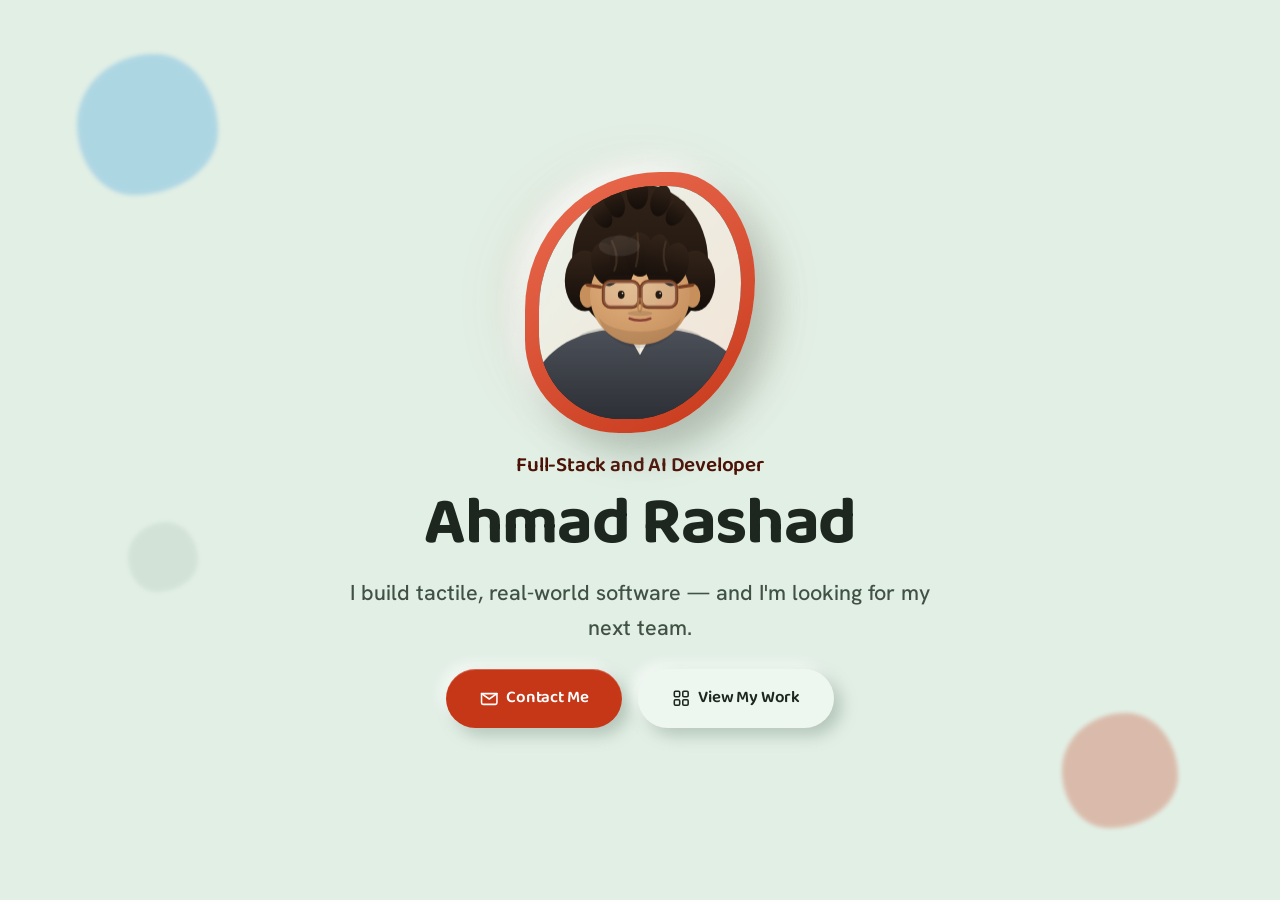
==== index.html @ eef74cce "Initial commit: claymorphic portfolio site Single-viewport hero with 3D-style avatar and contact bot" ====
<!doctype html>
<html lang="en">
<head>
  <meta charset="UTF-8" />
  <meta name="viewport" content="width=device-width, initial-scale=1" />
  <title>Ahmad Rashad — Full-Stack and AI Developer</title>
  <meta name="description" content="Ahmad Rashad is a full-stack and AI developer who builds tactile, real-world software — from vehicle tracking systems to factory dashboards. View his work or get in touch." />
  <meta property="og:title" content="Ahmad Rashad — Full-Stack and AI Developer" />
  <meta property="og:description" content="Portfolio of Ahmad Rashad, full-stack and AI developer." />
  <meta property="og:type" content="website" />
  <link rel="icon" href="data:image/svg+xml,%3Csvg xmlns='http://www.w3.org/2000/svg' viewBox='0 0 100 100'%3E%3Cpath fill='%23c1571f' d='M62 8C78 8 92 22 92 42c0 18-14 30-32 32C40 76 20 70 12 54 4 38 12 18 30 12 40 8 52 8 62 8Z'/%3E%3C/svg%3E" />
  <link rel="preconnect" href="https://fonts.googleapis.com" />
  <link rel="preconnect" href="https://fonts.gstatic.com" crossorigin />
  <link href="https://fonts.googleapis.com/css2?family=Baloo+2:wght@500;600;700;800&family=Hanken+Grotesk:ital,wght@0,400;0,500;0,600;0,700;1,500&display=swap" rel="stylesheet" />
  <link rel="stylesheet" href="css/styles.css" />
</head>
<body class="single-screen">
  <a class="visually-hidden" href="#main">Skip to content</a>

  <main id="main" class="screen">
    <div class="blob-field" aria-hidden="true">
      <span class="blob blob-1"></span>
      <span class="blob blob-2"></span>
      <span class="blob blob-3"></span>
    </div>

    <div class="hero-stack container">
      <div class="photo-stage" id="photoStage">
        <div class="photo-glow" aria-hidden="true"></div>
        <div class="photo-blob-frame" id="photoBlob">
          <div class="photo-blob-inner">
            <img
              class="photo-img"
              src="assets/img/avatar.svg"
              alt="Cartoon 3D-style illustration of Ahmad Rashad"
              width="400"
              height="460"
              fetchpriority="high"
            />
          </div>
        </div>
      </div>

      <div class="hero-heading">
        <p class="eyebrow-role">Full-Stack and AI Developer</p>
        <h1 class="hero-name">Ahmad&nbsp;Rashad</h1>
      </div>

      <p class="hero-tagline">
        I build tactile, real-world software — and I'm looking for my next team.
      </p>

      <div class="hero-actions">
        <button class="btn btn-primary" type="button" id="contactCta" aria-haspopup="dialog">
          <svg viewBox="0 0 24 24" fill="none" stroke="currentColor" stroke-width="2" stroke-linecap="round" stroke-linejoin="round" aria-hidden="true"><path d="M4 4h16v16H4z" opacity="0"/><path d="M22 6 12 13 2 6"/><path d="M2 6h20v12a2 2 0 0 1-2 2H4a2 2 0 0 1-2-2V6Z"/></svg>
          Contact Me
        </button>
        <a class="btn btn-secondary" href="work.html">
          <svg viewBox="0 0 24 24" fill="none" stroke="currentColor" stroke-width="2" stroke-linecap="round" stroke-linejoin="round" aria-hidden="true"><rect x="3" y="3" width="7" height="7" rx="1.5"/><rect x="14" y="3" width="7" height="7" rx="1.5"/><rect x="3" y="14" width="7" height="7" rx="1.5"/><rect x="14" y="14" width="7" height="7" rx="1.5"/></svg>
          View My Work
        </a>
      </div>
    </div>
  </main>

  <dialog class="contact-sheet" id="contact" aria-labelledby="contactHeading">
    <svg class="contact-bird" id="contactBird" aria-hidden="true" viewBox="0 0 120 100">
      <defs>
        <linearGradient id="birdBody" x1="0" y1="0" x2="0" y2="1">
          <stop offset="0" stop-color="#9AC3ED" />
          <stop offset="1" stop-color="#5B8FC7" />
        </linearGradient>
      </defs>
      <path class="bird-wing bird-wing-left" d="M40,42 C22,34 8,20 4,6 C16,10 32,20 42,34 Z" fill="#4A7AB5" />
      <path class="bird-wing bird-wing-right" d="M80,42 C98,34 112,20 116,6 C104,10 88,20 78,34 Z" fill="#4A7AB5" />
      <ellipse cx="60" cy="52" rx="25" ry="30" fill="url(#birdBody)" />
      <ellipse cx="58" cy="66" rx="15" ry="12" fill="#F4E9DD" opacity="0.85" />
      <circle cx="60" cy="24" r="17" fill="url(#birdBody)" />
      <path d="M52,28 L45,33 L52,36 Z" fill="#E8944B" />
      <circle cx="55" cy="20" r="2.4" fill="#241A12" />
      <circle cx="66" cy="20" r="2.4" fill="#241A12" />
      <circle cx="54" cy="19" r="0.8" fill="#fff" />
      <circle cx="65" cy="19" r="0.8" fill="#fff" />
      <path d="M50,80 C48,84 46,86 43,87 M50,80 C50,85 50,87 49,89" stroke="#E8944B" stroke-width="2.2" stroke-linecap="round" fill="none" />
      <path d="M70,80 C72,84 74,86 77,87 M70,80 C70,85 70,87 71,89" stroke="#E8944B" stroke-width="2.2" stroke-linecap="round" fill="none" />
    </svg>

    <div class="sheet-panel" id="sheetPanel">
      <button class="sheet-close icon-btn" id="sheetClose" type="button" aria-label="Close">
        <svg viewBox="0 0 24 24" fill="none" stroke="currentColor" stroke-width="2.2" stroke-linecap="round" stroke-linejoin="round" aria-hidden="true"><path d="M18 6 6 18M6 6l12 12"/></svg>
      </button>
      <h2 class="contact-heading" id="contactHeading">Let's build something.</h2>
      <div class="contact-row">
        <a class="email-pill" href="mailto:ahmadrashadmojeeb@gmail.com">
          <svg viewBox="0 0 24 24" fill="none" stroke="currentColor" stroke-width="2" stroke-linecap="round" stroke-linejoin="round" aria-hidden="true"><path d="M4 4h16v16H4z" opacity="0"/><path d="M22 6 12 13 2 6"/><path d="M2 6h20v12a2 2 0 0 1-2 2H4a2 2 0 0 1-2-2V6Z"/></svg>
          ahmadrashadmojeeb@gmail.com
        </a>
        <button class="icon-btn" id="copyEmailBtn" type="button" data-copy="ahmadrashadmojeeb@gmail.com" aria-label="Copy email address">
          <svg viewBox="0 0 24 24" fill="none" stroke="currentColor" stroke-width="2" stroke-linecap="round" stroke-linejoin="round" aria-hidden="true"><rect x="9" y="9" width="12" height="12" rx="2"/><path d="M5 15H4a2 2 0 0 1-2-2V4a2 2 0 0 1 2-2h9a2 2 0 0 1 2 2v1"/></svg>
          <span class="copy-tip" role="status">Copied!</span>
        </button>
        <span class="contact-link-group">
          <span class="contact-divider" aria-hidden="true"></span>
          <a class="contact-link" href="https://github.com/ahmadrashad1" target="_blank" rel="noopener noreferrer">
            <svg viewBox="0 0 24 24" fill="currentColor" aria-hidden="true"><path d="M12 .5C5.65.5.5 5.65.5 12c0 5.08 3.29 9.39 7.86 10.91.57.1.78-.25.78-.55 0-.27-.01-1.16-.02-2.11-3.2.7-3.88-1.36-3.88-1.36-.52-1.33-1.28-1.68-1.28-1.68-1.04-.71.08-.7.08-.7 1.15.08 1.76 1.18 1.76 1.18 1.03 1.76 2.7 1.25 3.36.96.1-.75.4-1.25.73-1.54-2.55-.29-5.24-1.28-5.24-5.69 0-1.26.45-2.29 1.18-3.09-.12-.29-.51-1.46.11-3.05 0 0 .96-.31 3.15 1.18a10.9 10.9 0 0 1 5.74 0c2.19-1.49 3.15-1.18 3.15-1.18.62 1.59.23 2.76.11 3.05.74.8 1.18 1.83 1.18 3.09 0 4.42-2.69 5.39-5.25 5.68.41.36.78 1.08.78 2.18 0 1.57-.01 2.84-.01 3.23 0 .3.2.66.79.55A10.99 10.99 0 0 0 23.5 12c0-6.35-5.15-11.5-11.5-11.5Z"/></svg>
            @ahmadrashad1
          </a>
        </span>
        <span class="contact-link-group">
          <span class="contact-divider" aria-hidden="true"></span>
          <a class="contact-link" href="https://www.linkedin.com/in/ahmad-rashad-mojeeb/" target="_blank" rel="noopener noreferrer">
            <svg viewBox="0 0 24 24" fill="currentColor" aria-hidden="true"><path d="M20.447 20.452h-3.554v-5.569c0-1.328-.027-3.037-1.852-3.037-1.853 0-2.136 1.445-2.136 2.939v5.667H9.351V9h3.414v1.561h.046c.477-.9 1.637-1.85 3.37-1.85 3.601 0 4.267 2.37 4.267 5.455v6.286zM5.337 7.433c-1.144 0-2.063-.926-2.063-2.065 0-1.138.92-2.063 2.063-2.063 1.14 0 2.064.925 2.064 2.063 0 1.139-.925 2.065-2.064 2.065zm1.782 13.019H3.555V9h3.564v11.452z"/></svg>
            LinkedIn
          </a>
        </span>
      </div>
      <span class="contact-copyright">© <span id="year"></span> Ahmad Rashad</span>
    </div>
  </dialog>

  <script src="js/main.js"></script>
</body>
</html>
---- css/styles.css ----
/* ============================================================
   Tokens
   ============================================================ */
:root {
  /* brand */
  --primary: oklch(0.55 0.185 33.5);
  --primary-hi: oklch(0.68 0.165 33.5);
  --primary-ink: oklch(0.28 0.09 33.5);
  --accent: oklch(0.70 0.12 240);
  --accent-ink: oklch(0.30 0.08 240);

  /* surfaces (sage clay tabletop) */
  --bg: oklch(0.94 0.020 152);
  --surface: oklch(0.965 0.014 152);
  --surface-sunken: oklch(0.905 0.026 152);
  --surface-deep: oklch(0.86 0.03 152);

  /* text */
  --ink: oklch(0.26 0.02 152);
  --muted: oklch(0.42 0.03 152);
  --white: oklch(1 0 0);

  /* clay shadow pair (derived from bg hue, not generic gray) */
  --clay-dark: oklch(0.60 0.035 152 / 0.42);
  --clay-dark-soft: oklch(0.60 0.035 152 / 0.24);
  --clay-light: oklch(1 0 0 / 0.75);

  /* spacing (4pt base) */
  --space-1: 0.25rem;
  --space-2: 0.5rem;
  --space-3: 0.75rem;
  --space-4: 1rem;
  --space-5: 1.5rem;
  --space-6: 2rem;
  --space-7: 3rem;
  --space-8: 4rem;
  --space-9: 6rem;

  /* radii */
  --radius-sm: 16px;
  --radius-md: 24px;
  --radius-lg: 32px;
  --radius-xl: 44px;
  --radius-pill: 999px;

  /* type scale */
  --text-xs: 0.8125rem;
  --text-sm: 0.9375rem;
  --text-base: 1.0625rem;
  --text-lg: clamp(1.2rem, 1.05rem + 0.5vw, 1.4rem);
  --text-xl: clamp(1.5rem, 1.2rem + 1vw, 1.9rem);
  --text-role: clamp(1.15rem, 1rem + 0.6vw, 1.4rem);
  --text-display: clamp(2.75rem, 1.55rem + 5vw, 5.25rem);
  --text-h2: clamp(2rem, 1.6rem + 1.6vw, 3rem);

  --font-display: "Baloo 2", ui-rounded, "Segoe UI", sans-serif;
  --font-body: "Hanken Grotesk", -apple-system, "Segoe UI", sans-serif;

  /* motion */
  --ease-out-quart: cubic-bezier(0.25, 1, 0.5, 1);
  --ease-out-quint: cubic-bezier(0.22, 1, 0.36, 1);
  --ease-out-expo: cubic-bezier(0.16, 1, 0.3, 1);
  --dur-fast: 150ms;
  --dur-base: 250ms;
  --dur-slow: 420ms;

  /* z-index scale */
  --z-blob: 0;
  --z-content: 1;
  --z-header: 20;
  --z-tooltip: 60;
}

/* ============================================================
   Reset
   ============================================================ */
*,
*::before,
*::after {
  box-sizing: border-box;
}

html {
  color-scheme: light;
  -webkit-text-size-adjust: 100%;
}

body,
h1, h2, h3, p, figure {
  margin: 0;
}

img {
  display: block;
  max-width: 100%;
}

a {
  color: inherit;
  text-decoration: none;
}

button {
  font: inherit;
  color: inherit;
  background: none;
  border: none;
  cursor: pointer;
}

ul {
  list-style: none;
  margin: 0;
  padding: 0;
}

:focus-visible {
  outline: 3px solid var(--accent);
  outline-offset: 3px;
  border-radius: var(--radius-sm);
}

/* ============================================================
   Base
   ============================================================ */
body {
  background: var(--bg);
  color: var(--ink);
  font-family: var(--font-body);
  font-size: var(--text-base);
  line-height: 1.6;
  font-kerning: normal;
  -webkit-font-smoothing: antialiased;
  min-height: 100dvh;
  overflow-x: hidden;
}

/* Single-viewport lockdown, index.html only — work.html scrolls normally */
body.single-screen {
  height: 100dvh;
  min-height: 100dvh;
  max-height: 100dvh;
  overflow: hidden;
  display: flex;
  flex-direction: column;
}

h1, h2, h3 {
  font-family: var(--font-display);
  font-weight: 700;
  letter-spacing: -0.02em;
  line-height: 1.08;
  text-wrap: balance;
  color: var(--ink);
}

p {
  text-wrap: pretty;
}

.container {
  width: min(1100px, 100%);
  margin-inline: auto;
  padding-inline: clamp(1.25rem, 4vw, 3rem);
}

.visually-hidden {
  position: absolute;
  width: 1px;
  height: 1px;
  padding: 0;
  margin: -1px;
  overflow: hidden;
  clip: rect(0, 0, 0, 0);
  white-space: nowrap;
  border: 0;
}

/* ============================================================
   Clay primitives
   ============================================================ */
.clay {
  background: var(--surface);
  border-radius: var(--radius-lg);
  box-shadow:
    9px 9px 20px var(--clay-dark),
    -9px -9px 20px var(--clay-light);
}

.clay-sunken {
  background: var(--surface-sunken);
  border-radius: var(--radius-lg);
  box-shadow:
    inset 6px 6px 14px var(--clay-dark-soft),
    inset -6px -6px 14px var(--clay-light);
}

/* ============================================================
   Buttons
   ============================================================ */
.btn {
  display: inline-flex;
  align-items: center;
  gap: var(--space-2);
  justify-content: center;
  padding: 1rem 2.1rem;
  border-radius: var(--radius-pill);
  font-family: var(--font-display);
  font-weight: 600;
  font-size: 1.05rem;
  letter-spacing: -0.01em;
  min-height: 44px;
  transition: transform var(--dur-fast) var(--ease-out-quart),
              box-shadow var(--dur-fast) var(--ease-out-quart);
  will-change: transform;
}

.btn:active {
  transform: scale(0.97);
}

.btn-primary {
  background: var(--primary);
  color: var(--white);
  box-shadow:
    7px 7px 16px var(--clay-dark),
    -5px -5px 14px var(--clay-light),
    inset 0 1px 0 oklch(1 0 0 / 0.25);
}

.btn-primary:hover {
  transform: translateY(-2px);
  box-shadow:
    10px 10px 20px var(--clay-dark),
    -6px -6px 16px var(--clay-light),
    inset 0 1px 0 oklch(1 0 0 / 0.3);
}

.btn-primary:active {
  transform: scale(0.97);
  box-shadow:
    inset 5px 5px 12px oklch(0.35 0.1 33.5 / 0.5),
    inset -3px -3px 8px oklch(0.85 0.1 33.5 / 0.4);
}

.btn-secondary {
  background: var(--surface);
  color: var(--ink);
  box-shadow:
    7px 7px 16px var(--clay-dark),
    -5px -5px 14px var(--clay-light);
}

.btn-secondary:hover {
  transform: translateY(-2px);
  box-shadow:
    10px 10px 20px var(--clay-dark),
    -6px -6px 16px var(--clay-light);
}

.btn-secondary:active {
  transform: scale(0.97);
  box-shadow:
    inset 5px 5px 12px var(--clay-dark-soft),
    inset -3px -3px 8px var(--clay-light);
}

.btn svg {
  width: 1.1em;
  height: 1.1em;
  flex-shrink: 0;
}

/* icon-only button (copy email) */
.icon-btn {
  display: inline-flex;
  align-items: center;
  justify-content: center;
  width: 50px;
  height: 50px;
  border-radius: var(--radius-pill);
  background: var(--surface);
  box-shadow:
    5px 5px 12px var(--clay-dark),
    -4px -4px 10px var(--clay-light);
  transition: transform var(--dur-fast) var(--ease-out-quart),
              box-shadow var(--dur-fast) var(--ease-out-quart);
  position: relative;
}

.icon-btn:hover {
  transform: translateY(-1px);
}

.icon-btn:active {
  transform: scale(0.94);
  box-shadow:
    inset 4px 4px 10px var(--clay-dark-soft),
    inset -3px -3px 8px var(--clay-light);
}

.icon-btn svg {
  width: 20px;
  height: 20px;
}

.copy-tip {
  position: absolute;
  bottom: calc(100% + 10px);
  left: 50%;
  transform: translate(-50%, 4px);
  background: var(--ink);
  color: var(--bg);
  font-size: var(--text-xs);
  font-weight: 600;
  padding: 0.35rem 0.7rem;
  border-radius: var(--radius-sm);
  white-space: nowrap;
  opacity: 0;
  pointer-events: none;
  transition: opacity var(--dur-base) var(--ease-out-quart),
              transform var(--dur-base) var(--ease-out-quart);
  z-index: var(--z-tooltip);
}

.copied .copy-tip {
  opacity: 1;
  transform: translate(-50%, 0);
}

/* ============================================================
   Decorative floating blobs
   ============================================================ */
.blob-field {
  position: absolute;
  inset: 0;
  overflow: hidden;
  z-index: var(--z-blob);
  pointer-events: none;
}

.blob {
  position: absolute;
  border-radius: 55% 45% 60% 40% / 50% 55% 45% 50%;
  filter: blur(2px);
  opacity: 0.55;
  animation: float 9s ease-in-out infinite;
}

.blob-1 {
  width: clamp(90px, 11vw, 160px);
  aspect-ratio: 1;
  top: 6%;
  left: 6%;
  background: var(--accent);
  opacity: 0.35;
  animation-duration: 10s;
}

.blob-2 {
  width: clamp(70px, 9vw, 126px);
  aspect-ratio: 1;
  bottom: 8%;
  right: 8%;
  background: var(--primary);
  opacity: 0.28;
  animation-duration: 8s;
  animation-delay: -3s;
}

.blob-3 {
  width: clamp(48px, 5.5vw, 84px);
  aspect-ratio: 1;
  top: 58%;
  left: 10%;
  background: var(--surface-deep);
  opacity: 0.5;
  animation-duration: 7s;
  animation-delay: -1.5s;
}

@keyframes float {
  0%, 100% { transform: translateY(0) rotate(0deg); }
  50% { transform: translateY(-18px) rotate(6deg); }
}

/* ============================================================
   Header (work page)
   ============================================================ */
.site-header {
  position: sticky;
  top: 0;
  z-index: var(--z-header);
  background: var(--surface);
  box-shadow: 0 6px 18px var(--clay-dark-soft);
}

.site-header .container {
  display: flex;
  align-items: center;
  justify-content: space-between;
  padding-block: var(--space-4);
}

.back-link {
  display: inline-flex;
  align-items: center;
  gap: var(--space-2);
  font-family: var(--font-display);
  font-weight: 600;
  font-size: 1.05rem;
  text-decoration: none;
  padding: 0.5rem 0.75rem 0.5rem 0.5rem;
  border-radius: var(--radius-pill);
  transition: background var(--dur-fast) var(--ease-out-quart),
              transform var(--dur-fast) var(--ease-out-quart);
}

.back-link:hover {
  background: var(--surface-sunken);
  transform: translateX(-2px);
}

.back-link svg {
  width: 1.2em;
  height: 1.2em;
  transition: transform var(--dur-fast) var(--ease-out-quart);
}

.back-link:hover svg {
  transform: translateX(-3px);
}

.header-contact {
  font-family: var(--font-display);
  font-weight: 600;
  font-size: var(--text-sm);
  text-decoration: none;
  padding: 0.6rem 1.1rem;
  border-radius: var(--radius-pill);
  background: var(--surface-sunken);
  box-shadow: inset 3px 3px 8px var(--clay-dark-soft), inset -2px -2px 6px var(--clay-light);
  transition: transform var(--dur-fast) var(--ease-out-quart);
}

.header-contact:hover {
  transform: translateY(-1px);
}

/* ============================================================
   Single-screen hero
   ============================================================ */
.screen {
  position: relative;
  flex: 1;
  min-height: 0;
  display: flex;
  align-items: center;
  justify-content: center;
  overflow: hidden;
  padding-block: var(--space-3);
}

.hero-stack {
  position: relative;
  z-index: var(--z-content);
  display: flex;
  flex-direction: column;
  align-items: center;
  text-align: center;
  gap: var(--space-4);
}

.hero-heading {
  display: flex;
  flex-direction: column;
  gap: 0.35rem;
}

/* --- Photo blob --- */
.photo-stage {
  position: relative;
  width: clamp(150px, 18vw, 240px);
  aspect-ratio: 0.92;
  perspective: 900px;
}

.photo-glow {
  position: absolute;
  inset: -12%;
  background: radial-gradient(circle, var(--primary) 0%, transparent 68%);
  opacity: 0.35;
  filter: blur(30px);
  z-index: 0;
  animation: glow-pulse 6s ease-in-out infinite;
}

@keyframes glow-pulse {
  0%, 100% { opacity: 0.28; transform: scale(1); }
  50% { opacity: 0.4; transform: scale(1.06); }
}

.photo-blob-frame {
  position: relative;
  z-index: 1;
  width: 100%;
  height: 100%;
  padding: clamp(8px, 1.3vw, 14px);
  background: linear-gradient(150deg, var(--primary-hi), var(--primary));
  border-radius: 62% 38% 57% 43% / 56% 44% 62% 38%;
  box-shadow:
    16px 20px 34px var(--clay-dark),
    -10px -10px 24px var(--clay-light);
  transform-style: preserve-3d;
  transform: rotateX(0deg) rotateY(0deg);
  transition: transform 500ms var(--ease-out-quint);
  animation: blob-morph 12s ease-in-out infinite;
  will-change: transform;
}

@keyframes blob-morph {
  0%, 100% { border-radius: 62% 38% 57% 43% / 56% 44% 62% 38%; }
  50% { border-radius: 42% 58% 40% 60% / 62% 40% 60% 38%; }
}

.photo-blob-inner {
  width: 100%;
  height: 100%;
  border-radius: inherit;
  overflow: hidden;
  background: var(--ink);
}

.photo-img {
  width: 100%;
  height: 100%;
  object-fit: cover;
  transform: translateZ(30px) scale(1.02);
}

.eyebrow-role {
  font-family: var(--font-display);
  font-weight: 600;
  font-size: clamp(1.05rem, 0.9rem + 0.6vw, 1.3rem);
  color: var(--primary-ink);
  letter-spacing: -0.01em;
}

.hero-name {
  font-size: clamp(2.6rem, 1.7rem + 3.6vw, 4.2rem);
}

.hero-tagline {
  max-width: 52ch;
  font-size: clamp(1.1rem, 1rem + 0.5vw, 1.35rem);
  color: var(--muted);
  font-weight: 500;
}

.hero-actions {
  display: flex;
  flex-wrap: wrap;
  gap: var(--space-4);
  justify-content: center;
  margin-top: var(--space-2);
}

/* ============================================================
   Sections
   ============================================================ */
.section {
  position: relative;
  padding-block: var(--space-9);
}

.section-heading {
  font-size: var(--text-h2);
  margin-bottom: var(--space-3);
}

.section-sub {
  color: var(--muted);
  font-size: var(--text-lg);
  max-width: 62ch;
  margin-bottom: var(--space-7);
}

/* --- Contact sheet: a <dialog> that slides up from the bottom edge,
   with a little bird that flies up and "pulls" it into view.

   The <dialog> itself is kept transform-free and full-viewport so it
   never becomes a containing block for fixed-position descendants —
   that's what lets .contact-bird use real position:fixed (anchored to
   the true viewport) instead of getting trapped in the sheet's own
   moving coordinate space. All the visible card styling + the slide
   animation live on .sheet-panel instead. --- */
.contact-sheet {
  position: fixed;
  inset: 0;
  width: 100%;
  height: 100%;
  max-width: none;
  max-height: none;
  margin: 0;
  padding: 0;
  border: none;
  background: transparent;
  overflow: visible;
  /* No visible property animates on the dialog itself — .sheet-panel
     and .contact-bird carry the motion — but display/overlay still
     need a transition so closing doesn't yank the dialog out of the
     top layer before their own closing transitions finish. */
  transition: display 420ms allow-discrete, overlay 420ms allow-discrete;
}

.contact-sheet[open] {
  display: block;
}

.contact-sheet::backdrop {
  background: oklch(0.22 0.03 152 / 0.45);
  opacity: 0;
  transition:
    opacity 420ms var(--ease-out-quint),
    overlay 420ms allow-discrete,
    display 420ms allow-discrete;
}

.contact-sheet[open]::backdrop {
  opacity: 1;
}

@starting-style {
  .contact-sheet[open]::backdrop {
    opacity: 0;
  }
}

.sheet-panel {
  position: fixed;
  left: 0;
  right: 0;
  bottom: 0;
  margin: 0 auto;
  width: min(680px, calc(100% - 2rem));
  max-height: min(58vh, 480px);
  overflow-y: auto;
  padding: var(--space-7) var(--space-7) var(--space-6);
  border-radius: var(--radius-lg) var(--radius-lg) 0 0;
  background: var(--surface);
  box-shadow:
    0 -18px 40px var(--clay-dark),
    0 -3px 10px var(--clay-dark-soft);
  display: flex;
  flex-direction: column;
  align-items: center;
  gap: var(--space-4);
  text-align: center;

  transform: translateY(100%);
  transition: transform 420ms var(--ease-out-quint);
}

.contact-sheet[open] .sheet-panel {
  animation: sheet-rise 950ms var(--ease-out-quint) both;
}

@keyframes sheet-rise {
  0%, 36% { transform: translateY(100%); }
  70% { transform: translateY(-3%); }
  100% { transform: translateY(0); }
}

/* --- The bird: position:fixed against the real viewport, flies up
   independently while the sheet is still off-screen, "arrives" right
   as the sheet starts to rise, then rides up together with it. --- */
.contact-bird {
  position: fixed;
  z-index: 1;
  left: 50%;
  /* --sheet-panel-height is set from JS (main.js) to the sheet panel's
     real rendered height right as it opens — its CSS max-height is
     just a ceiling, not the actual content height, so guessing from
     CSS alone here left the bird's landing spot floating well above
     where the sheet really is. Landing spot sinks well *into* the
     card's top edge (most of the bird's body overlapping it, not
     just its feet) so it visibly reads as gripping and pulling the
     card up, rather than a mascot perched above it. */
  bottom: calc(var(--sheet-panel-height, 260px) - 44px);
  width: clamp(60px, 8vw, 86px);
  height: auto;
  pointer-events: none;
  filter: drop-shadow(0 8px 12px var(--clay-dark-soft));
  transform: translate(-50%, 160px) rotate(-6deg) scale(0.82);
  opacity: 0;
}

.contact-sheet[open] .contact-bird {
  animation: bird-fly 950ms var(--ease-out-quint) both;
}

@keyframes bird-fly {
  0% { transform: translate(-50%, 160px) rotate(-6deg) scale(0.82); opacity: 0; }
  10% { opacity: 1; }
  38% { transform: translate(-50%, 160px) rotate(-6deg) scale(0.82); opacity: 1; }
  60% { transform: translate(-50%, -14px) rotate(4deg) scale(1.05); }
  78% { transform: translate(-50%, 6px) rotate(-2deg) scale(0.98); }
  100% { transform: translate(-50%, 0) rotate(0deg) scale(1); opacity: 1; }
}

.bird-wing {
  transform-box: fill-box;
}

.bird-wing-left {
  transform-origin: 95% 88%;
}

.bird-wing-right {
  transform-origin: 5% 88%;
}

.contact-sheet[open] .bird-wing-left {
  animation: wing-flap-left 110ms ease-in-out 4;
}

.contact-sheet[open] .bird-wing-right {
  animation: wing-flap-right 110ms ease-in-out 4;
}

@keyframes wing-flap-left {
  0%, 100% { transform: rotate(0deg); }
  50% { transform: rotate(-30deg); }
}

@keyframes wing-flap-right {
  0%, 100% { transform: rotate(0deg); }
  50% { transform: rotate(30deg); }
}

.sheet-close {
  position: absolute;
  top: var(--space-4);
  right: var(--space-4);
  width: 40px;
  height: 40px;
}

.sheet-close svg {
  width: 18px;
  height: 18px;
}

.contact-heading {
  font-size: clamp(1.5rem, 1.25rem + 1vw, 2rem);
}

.contact-row {
  display: flex;
  flex-wrap: wrap;
  align-items: center;
  justify-content: center;
  gap: var(--space-3);
}

.contact-divider {
  width: 1px;
  min-height: 26px;
  align-self: stretch;
  background: var(--surface-deep);
}

/* Pairs each divider with the link that follows it so the two wrap
   together as one unit — otherwise a bare divider can be stranded at
   the end of a line when only the link after it wraps. */
.contact-link-group {
  display: inline-flex;
  align-items: center;
  gap: var(--space-3);
}

.email-pill {
  display: inline-flex;
  align-items: center;
  gap: var(--space-2);
  padding: 0.85rem 1.4rem;
  border-radius: var(--radius-pill);
  font-size: var(--text-base);
  font-weight: 600;
  font-family: var(--font-body);
  text-decoration: none;
  background: var(--surface-sunken);
  box-shadow: inset 4px 4px 10px var(--clay-dark-soft), inset -3px -3px 8px var(--clay-light);
  transition: transform var(--dur-fast) var(--ease-out-quart);
}

.email-pill:hover {
  transform: translateY(-1px);
}

.email-pill svg {
  width: 1.15em;
  height: 1.15em;
  color: var(--primary-ink);
}

.contact-link {
  display: inline-flex;
  align-items: center;
  gap: 0.45rem;
  font-size: var(--text-base);
  font-weight: 700;
  color: var(--ink);
  transition: color var(--dur-fast) var(--ease-out-quart);
}

.contact-link:hover {
  color: var(--primary-ink);
}

.contact-link svg {
  width: 20px;
  height: 20px;
}

.contact-copyright {
  font-size: var(--text-sm);
  color: var(--muted);
  white-space: nowrap;
}

footer.site-footer {
  text-align: center;
  padding-block: var(--space-6) var(--space-8);
  padding-inline: clamp(1.25rem, 4vw, 3rem);
  color: var(--muted);
  font-size: var(--text-sm);
}

/* ============================================================
   Scroll-following bird (work page) — lives in the unused left
   margin on wide viewports, stays roughly centered on whichever
   featured project is in focus, with a gentle downward swoop as
   it travels between projects (main.js computes --bird-top).
   ============================================================ */
.work-bird {
  position: fixed;
  top: 50vh;
  left: 56px;
  width: 68px;
  height: auto;
  z-index: 5;
  pointer-events: none;
  opacity: 0;
  filter: drop-shadow(0 8px 14px var(--clay-dark-soft));
  transition: opacity var(--dur-slow) var(--ease-out-quart);
}

.work-bird.is-visible {
  opacity: 1;
}

.work-bird.is-visible .bird-wing-left {
  animation: wing-flap-left var(--flap-duration, 420ms) ease-in-out infinite;
}

.work-bird.is-visible .bird-wing-right {
  animation: wing-flap-right var(--flap-duration, 420ms) ease-in-out infinite;
}

@media (max-width: 1439px) {
  .work-bird {
    display: none;
  }
}

/* ============================================================
   Featured projects (work page) — zigzag media/description pairs
   ============================================================ */
.featured-project {
  padding-block: var(--space-8);
}

.featured-project:first-of-type {
  padding-top: var(--space-4);
}

.featured-project-grid {
  display: grid;
  grid-template-columns: 1fr;
  gap: var(--space-6);
  align-items: center;
}

@media (min-width: 860px) {
  .featured-project-grid {
    grid-template-columns: 1fr 1fr;
    gap: var(--space-9);
  }

  /* Zigzag: DOM order always puts media first (so mobile stacking is
     consistent regardless of desktop side), reordered per-project only
     at this breakpoint via a modifier class. */
  .featured-project.media-right .project-media {
    order: 2;
  }

  .featured-project.media-right .project-info {
    order: 1;
  }
}

/* --- Slideshow --- */
.project-slideshow {
  position: relative;
  border-radius: var(--radius-lg);
  overflow: hidden;
  aspect-ratio: 16 / 9;
  background: var(--surface-deep);
  box-shadow:
    9px 9px 22px var(--clay-dark),
    -9px -9px 22px var(--clay-light);
}

.slideshow-track {
  position: relative;
  display: block;
  width: 100%;
  height: 100%;
}

.slide {
  position: absolute;
  inset: 0;
  margin: 0;
  opacity: 0;
  transition: opacity var(--dur-slow) var(--ease-out-quart);
}

.slide.is-active {
  opacity: 1;
  z-index: 1;
}

.slide img {
  width: 100%;
  height: 100%;
  object-fit: cover;
  display: block;
  transition: transform var(--dur-slow) var(--ease-out-quart);
}

.slideshow-track:hover .slide img,
.slideshow-track:focus-visible .slide img {
  transform: scale(1.035);
}

.slideshow-visit-hint {
  position: absolute;
  top: var(--space-3);
  right: var(--space-3);
  z-index: 3;
  display: inline-flex;
  align-items: center;
  gap: 0.4rem;
  padding: 0.5rem 0.9rem;
  border-radius: var(--radius-pill);
  background: oklch(0.15 0.02 152 / 0.6);
  color: var(--white);
  font-family: var(--font-display);
  font-weight: 600;
  font-size: var(--text-xs);
  backdrop-filter: blur(6px);
  opacity: 0;
  transform: translateY(-6px);
  transition: opacity var(--dur-base) var(--ease-out-quart), transform var(--dur-base) var(--ease-out-quart);
}

.slideshow-visit-hint svg {
  width: 14px;
  height: 14px;
}

.slideshow-track:hover .slideshow-visit-hint,
.slideshow-track:focus-visible .slideshow-visit-hint {
  opacity: 1;
  transform: translateY(0);
}

.slideshow-dots {
  position: absolute;
  bottom: var(--space-3);
  left: 50%;
  transform: translateX(-50%);
  z-index: 2;
  display: flex;
  gap: var(--space-2);
  padding: 0.4rem 0.6rem;
  border-radius: var(--radius-pill);
  background: oklch(0.15 0.02 152 / 0.35);
  backdrop-filter: blur(6px);
}

.slideshow-dots .dot {
  width: 8px;
  height: 8px;
  border-radius: 50%;
  background: oklch(1 0 0 / 0.5);
  transition: background var(--dur-fast) var(--ease-out-quart), transform var(--dur-fast) var(--ease-out-quart);
}

.slideshow-dots .dot.is-active {
  background: var(--white);
  transform: scale(1.25);
}

.slideshow-dots .dot:hover {
  background: oklch(1 0 0 / 0.8);
}

/* --- Description panel --- */
.project-info {
  display: flex;
  flex-direction: column;
  align-items: flex-start;
  gap: var(--space-4);
}

.project-name {
  font-size: var(--text-h2);
  line-height: 1.1;
}

.project-name-sub {
  display: block;
  font-family: var(--font-body);
  font-weight: 500;
  font-size: var(--text-lg);
  color: var(--muted);
  letter-spacing: 0;
  margin-top: var(--space-1);
}

.project-desc {
  color: var(--ink);
  font-size: var(--text-base);
  max-width: 56ch;
}

.project-tags {
  display: flex;
  flex-wrap: wrap;
  gap: var(--space-2);
}

.project-tag {
  font-size: var(--text-xs);
  font-weight: 700;
  color: var(--primary-ink);
  background: var(--surface-sunken);
  padding: 0.4rem 0.85rem;
  border-radius: var(--radius-pill);
  box-shadow: inset 2px 2px 6px var(--clay-dark-soft), inset -2px -2px 5px var(--clay-light);
}

/* --- Demo login block (live-demo credentials) --- */
.demo-credentials {
  display: flex;
  flex-direction: column;
  gap: var(--space-3);
  padding: var(--space-4) var(--space-5);
  border-radius: var(--radius-md);
  background: var(--surface-sunken);
  box-shadow: inset 4px 4px 10px var(--clay-dark-soft), inset -3px -3px 8px var(--clay-light);
  width: 100%;
  max-width: 420px;
}

.demo-credentials-label {
  font-family: var(--font-display);
  font-size: var(--text-sm);
  font-weight: 700;
  color: var(--ink);
}

.credential {
  display: flex;
  align-items: center;
  flex-wrap: wrap;
  gap: var(--space-2);
}

.credential-label {
  font-size: var(--text-xs);
  font-weight: 700;
  color: var(--muted);
  width: 5.5rem;
  flex-shrink: 0;
}

.credential-value {
  font-family: ui-monospace, "SF Mono", "Cascadia Code", Consolas, monospace;
  font-size: var(--text-sm);
  color: var(--ink);
  background: var(--surface);
  padding: 0.3rem 0.65rem;
  border-radius: var(--radius-sm);
  overflow-x: auto;
  white-space: nowrap;
  max-width: 100%;
}

.credential-copy {
  position: relative;
  display: inline-flex;
  align-items: center;
  justify-content: center;
  width: 34px;
  height: 34px;
  flex-shrink: 0;
  border-radius: var(--radius-pill);
  background: var(--surface);
  box-shadow: 3px 3px 8px var(--clay-dark), -3px -3px 7px var(--clay-light);
  transition: transform var(--dur-fast) var(--ease-out-quart);
}

.credential-copy:hover {
  transform: translateY(-1px);
}

.credential-copy:active {
  transform: scale(0.92);
}

.credential-copy svg {
  width: 14px;
  height: 14px;
}


/* ============================================================
   Repo grid / cards (work page)
   ============================================================ */
.work-intro {
  padding-top: var(--space-8);
}

.repo-grid {
  display: grid;
  grid-template-columns: repeat(auto-fit, minmax(280px, 1fr));
  gap: var(--space-5);
}

.repo-card {
  padding: var(--space-6);
  display: flex;
  flex-direction: column;
  gap: var(--space-3);
  transition: transform var(--dur-base) var(--ease-out-quart),
              box-shadow var(--dur-base) var(--ease-out-quart);
  opacity: 0;
  transform: translateY(18px);
}

.repo-card.is-visible {
  animation: card-rise 600ms var(--ease-out-quart) forwards;
  animation-delay: calc(var(--i, 0) * 70ms);
}

@keyframes card-rise {
  to { opacity: 1; transform: translateY(0); }
}

.repo-card:hover {
  transform: translateY(-6px);
  box-shadow:
    14px 16px 28px var(--clay-dark),
    -8px -8px 20px var(--clay-light);
}

.repo-card-top {
  display: flex;
  align-items: flex-start;
  justify-content: space-between;
  gap: var(--space-3);
}

.repo-name {
  font-family: var(--font-display);
  font-size: 1.2rem;
  font-weight: 700;
  letter-spacing: -0.01em;
  word-break: break-word;
}

.starred-tag {
  flex-shrink: 0;
  display: inline-flex;
  align-items: center;
  gap: 0.3rem;
  font-size: var(--text-xs);
  font-weight: 700;
  color: var(--accent-ink);
  background: var(--surface-sunken);
  padding: 0.3rem 0.65rem;
  border-radius: var(--radius-pill);
  box-shadow: inset 2px 2px 6px var(--clay-dark-soft), inset -2px -2px 5px var(--clay-light);
}

.starred-tag svg {
  width: 12px;
  height: 12px;
}

.repo-owner {
  font-size: var(--text-xs);
  color: var(--muted);
  margin-top: -0.4rem;
}

.repo-desc {
  color: var(--ink);
  font-size: var(--text-sm);
  line-height: 1.55;
  display: -webkit-box;
  -webkit-line-clamp: 3;
  -webkit-box-orient: vertical;
  overflow: hidden;
  flex-grow: 1;
}

.repo-meta {
  display: flex;
  align-items: center;
  gap: var(--space-4);
  font-size: var(--text-xs);
  color: var(--muted);
  font-weight: 600;
}

.lang-chip {
  display: inline-flex;
  align-items: center;
  gap: 0.4rem;
}

.lang-dot {
  width: 10px;
  height: 10px;
  border-radius: 50%;
  flex-shrink: 0;
}

.stat {
  display: inline-flex;
  align-items: center;
  gap: 0.3rem;
}

.stat svg {
  width: 13px;
  height: 13px;
}

.repo-links {
  display: flex;
  flex-wrap: wrap;
  gap: var(--space-4);
  margin-top: var(--space-1);
  padding-top: var(--space-3);
  border-top: 1px solid var(--surface-sunken);
}

.repo-link {
  display: inline-flex;
  align-items: center;
  gap: 0.35rem;
  font-size: var(--text-sm);
  font-weight: 700;
  text-decoration: none;
  color: var(--primary-ink);
  transition: gap var(--dur-fast) var(--ease-out-quart);
}

.repo-link:hover {
  gap: 0.55rem;
}

.repo-link svg {
  width: 14px;
  height: 14px;
}

.repo-link.secondary {
  color: var(--accent-ink);
}

/* ============================================================
   Responsive
   ============================================================ */
@media (max-width: 640px) {
  .section {
    padding-block: var(--space-7);
  }

  .featured-project {
    padding-block: var(--space-6);
  }

  .sheet-panel {
    gap: var(--space-3);
    padding: var(--space-6) var(--space-5) var(--space-5);
    max-height: 75vh;
  }

  .contact-bird {
    /* Card padding shrinks at this breakpoint (--space-6, 32px) —
       the desktop overlap (44px) would cut into the heading text. */
    bottom: calc(var(--sheet-panel-height, 260px) - 22px);
  }

  .contact-copyright {
    flex-basis: 100%;
    text-align: center;
  }
}

@media (max-height: 760px) {
  .hero-stack {
    gap: var(--space-2);
  }

  .photo-stage {
    width: clamp(90px, 10vw, 140px);
  }

  .hero-name {
    font-size: clamp(1.9rem, 1.3rem + 2.2vw, 2.8rem);
  }

  .hero-tagline {
    display: none;
  }

  .sheet-panel {
    padding: var(--space-5) var(--space-6) var(--space-4);
    gap: var(--space-2);
    max-height: 80vh;
  }

  .contact-heading {
    font-size: clamp(1.15rem, 1rem + 0.6vw, 1.35rem);
  }

  .contact-bird {
    width: clamp(48px, 7vw, 70px);
    /* Card padding shrinks at this breakpoint (--space-5, 24px) —
       the desktop overlap (44px) would cut into the heading text. */
    bottom: calc(var(--sheet-panel-height, 220px) - 18px);
  }
}

@media (pointer: coarse) {
  .btn,
  .icon-btn {
    min-height: 48px;
  }
}

/* ============================================================
   Reduced motion
   ============================================================ */
@media (prefers-reduced-motion: reduce) {
  *,
  *::before,
  *::after {
    animation-duration: 0.01ms !important;
    animation-iteration-count: 1 !important;
    transition-duration: 0.01ms !important;
    scroll-behavior: auto !important;
  }

  .photo-blob-frame {
    transform: none !important;
  }

  .repo-card {
    opacity: 1;
    transform: none;
  }

  /* Purely decorative — skip the flight choreography entirely rather
     than let it flash by at 0.01ms. */
  .contact-bird,
  .work-bird {
    display: none !important;
  }
}

html {
  scroll-behavior: smooth;
}
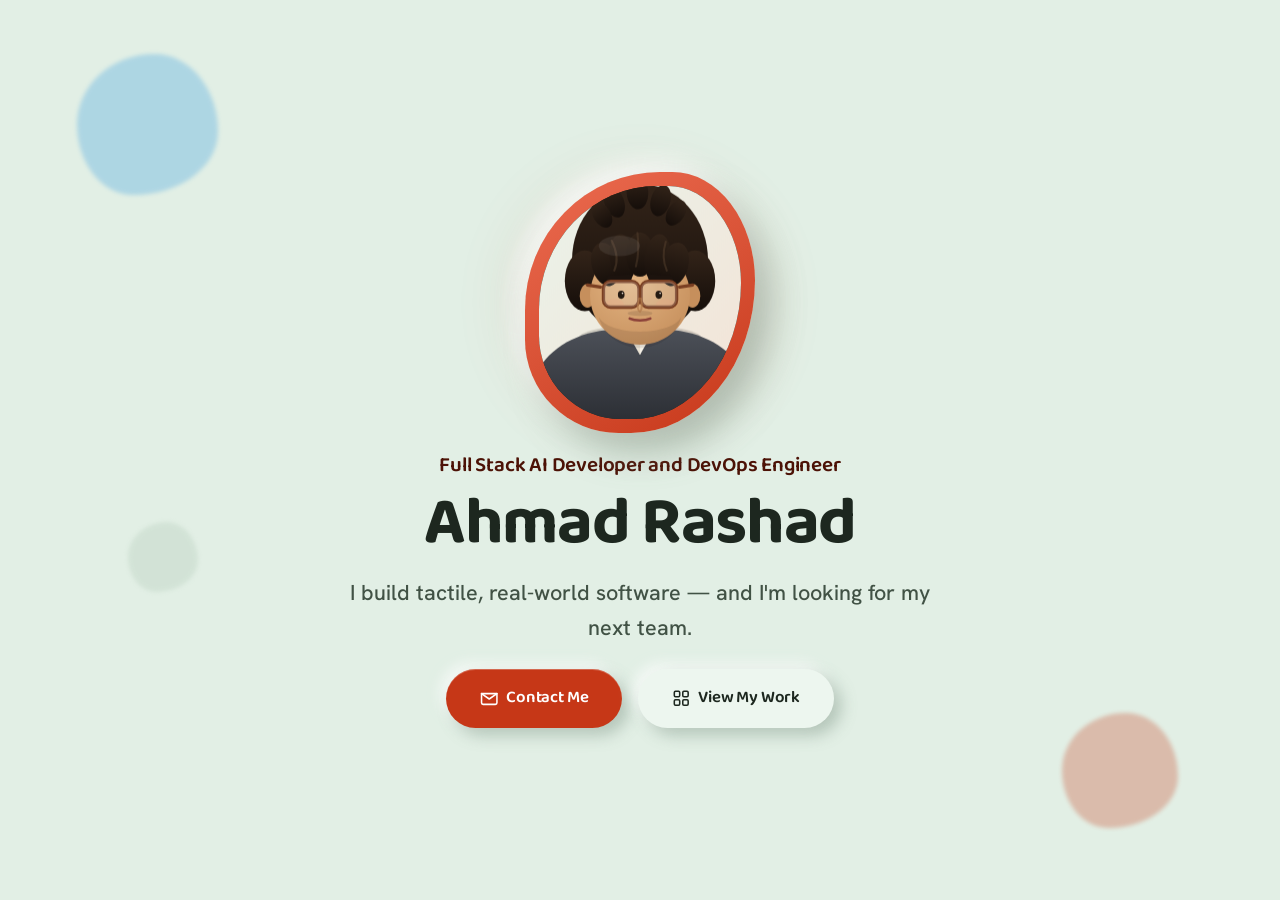
==== commit 87c6fdef: "Update the hero role line to include DevOps Engineer Reads "Full Stack AI Developer and DevOps Engin" ====
--- a/index.html
+++ b/index.html
@@ -3,10 +3,12 @@
 <head>
   <meta charset="UTF-8" />
   <meta name="viewport" content="width=device-width, initial-scale=1" />
-  <title>Ahmad Rashad — Full-Stack and AI Developer</title>
-  <meta name="description" content="Ahmad Rashad is a full-stack and AI developer who builds tactile, real-world software — from vehicle tracking systems to factory dashboards. View his work or get in touch." />
-  <meta property="og:title" content="Ahmad Rashad — Full-Stack and AI Developer" />
-  <meta property="og:description" content="Portfolio of Ahmad Rashad, full-stack and AI developer." />
+  <meta name="color-scheme" content="only light" />
+  <meta name="theme-color" content="#e2efe5" />
+  <title>Ahmad Rashad — Full Stack AI Developer and DevOps Engineer</title>
+  <meta name="description" content="Ahmad Rashad is a full stack AI developer and DevOps engineer who builds tactile, real-world software — from vehicle tracking systems to factory dashboards. View his work or get in touch." />
+  <meta property="og:title" content="Ahmad Rashad — Full Stack AI Developer and DevOps Engineer" />
+  <meta property="og:description" content="Portfolio of Ahmad Rashad, full stack AI developer and DevOps engineer." />
   <meta property="og:type" content="website" />
   <link rel="icon" href="data:image/svg+xml,%3Csvg xmlns='http://www.w3.org/2000/svg' viewBox='0 0 100 100'%3E%3Cpath fill='%23c1571f' d='M62 8C78 8 92 22 92 42c0 18-14 30-32 32C40 76 20 70 12 54 4 38 12 18 30 12 40 8 52 8 62 8Z'/%3E%3C/svg%3E" />
   <link rel="preconnect" href="https://fonts.googleapis.com" />
@@ -22,6 +24,21 @@
       <span class="blob blob-1"></span>
       <span class="blob blob-2"></span>
       <span class="blob blob-3"></span>
+    </div>
+
+    <div class="icon-field" aria-hidden="true">
+      <span class="floating-icon icon-code">
+        <svg viewBox="0 0 24 24" fill="none" stroke="currentColor" stroke-width="2" stroke-linecap="round" stroke-linejoin="round"><polyline points="9 18 3 12 9 6"/><polyline points="15 6 21 12 15 18"/></svg>
+      </span>
+      <span class="floating-icon icon-terminal">
+        <svg viewBox="0 0 24 24" fill="none" stroke="currentColor" stroke-width="2" stroke-linecap="round" stroke-linejoin="round"><rect x="3" y="4" width="18" height="16" rx="3"/><polyline points="7 9 11 12 7 15"/><line x1="13" y1="15" x2="17" y2="15"/></svg>
+      </span>
+      <span class="floating-icon icon-sparkle">
+        <svg viewBox="0 0 24 24" fill="currentColor"><path d="M12 2c.6 3.2 1.2 5.6 2.4 6.8S17.8 10.4 21 11c-3.2.6-5.6 1.2-6.8 2.4S12.6 17.8 12 21c-.6-3.2-1.2-5.6-2.4-6.8S6.2 12.6 3 12c3.2-.6 5.6-1.2 6.8-2.4S11.4 5.2 12 2Z"/></svg>
+      </span>
+      <span class="floating-icon icon-db">
+        <svg viewBox="0 0 24 24" fill="none" stroke="currentColor" stroke-width="2" stroke-linecap="round" stroke-linejoin="round"><ellipse cx="12" cy="5" rx="8" ry="3"/><path d="M4 5v6c0 1.7 3.6 3 8 3s8-1.3 8-3V5"/><path d="M4 11v6c0 1.7 3.6 3 8 3s8-1.3 8-3v-6"/></svg>
+      </span>
     </div>
 
     <div class="hero-stack container">
@@ -42,7 +59,7 @@
       </div>
 
       <div class="hero-heading">
-        <p class="eyebrow-role">Full-Stack and AI Developer</p>
+        <p class="eyebrow-role">Full Stack AI Developer and DevOps Engineer</p>
         <h1 class="hero-name">Ahmad&nbsp;Rashad</h1>
       </div>
 
--- a/css/styles.css
+++ b/css/styles.css
@@ -81,8 +81,15 @@
 }
 
 html {
-  color-scheme: light;
+  color-scheme: only light;
   -webkit-text-size-adjust: 100%;
+  /* Kills the default translucent blue "tap highlight" WebKit/Chrome
+     draw over any tappable element on touch input (never shows on a
+     mouse, which is why it's invisible on desktop) — every button
+     here already has its own :active press animation as the real
+     tactile feedback, so the default highlight is just noise on top
+     of it. */
+  -webkit-tap-highlight-color: transparent;
 }
 
 body,
@@ -382,6 +389,122 @@
 @keyframes float {
   0%, 100% { transform: translateY(0) rotate(0deg); }
   50% { transform: translateY(-18px) rotate(6deg); }
+}
+
+/* ============================================================
+   Decorative floating icons (full-stack + AI motifs)
+   Sit at the same depth as the blobs (behind hero content), but
+   crisp and opaque rather than blurred — a nearer "layer" on the
+   desk scene. Hidden below a roomy desktop size: like .work-bird,
+   there's no usable margin to float them in once the layout tightens.
+   ============================================================ */
+.icon-field {
+  position: absolute;
+  inset: 0;
+  z-index: var(--z-blob);
+  pointer-events: none;
+}
+
+.floating-icon {
+  position: absolute;
+  display: flex;
+  align-items: center;
+  justify-content: center;
+  width: clamp(46px, 4vw, 60px);
+  aspect-ratio: 1;
+  border-radius: var(--radius-md);
+  background: var(--surface);
+  box-shadow:
+    5px 5px 12px var(--clay-dark),
+    -4px -4px 10px var(--clay-light);
+  animation: float 8s ease-in-out infinite;
+}
+
+.floating-icon svg {
+  width: 46%;
+  height: 46%;
+}
+
+.icon-code {
+  top: 15%;
+  right: 13%;
+  color: var(--primary-ink);
+  animation-duration: 9s;
+  animation-delay: -1s;
+}
+
+.icon-terminal {
+  top: 52%;
+  right: 7%;
+  color: var(--accent-ink);
+  animation-duration: 7.5s;
+  animation-delay: -4s;
+}
+
+.icon-sparkle {
+  bottom: 17%;
+  left: 16%;
+  background: var(--accent);
+  color: var(--white);
+  box-shadow:
+    5px 5px 12px var(--clay-dark),
+    -4px -4px 10px var(--clay-light),
+    inset 0 1px 0 oklch(1 0 0 / 0.3);
+  animation-duration: 8.5s;
+  animation-delay: -2.5s;
+}
+
+.icon-db {
+  top: 33%;
+  left: 22%;
+  color: var(--primary-ink);
+  animation-duration: 10s;
+  animation-delay: -5.5s;
+}
+
+@media (max-width: 1439px), (max-height: 760px) {
+  .icon-field {
+    display: none;
+  }
+}
+
+/* Mobile portrait: the centered hero content leaves almost no side
+   margin on a narrow phone (buttons/tagline span nearly full width),
+   but the compact-mode adaptations (shrunk avatar, dropped tagline)
+   leave ~160-175px of empty vertical space above and below the whole
+   stack. Two icons live there instead of four — sparkle + code alone
+   summarize "AI" and "full-stack"; terminal/db are dropped rather than
+   crammed in, the same instinct that drops .hero-tagline on short
+   viewports. Landscape phones (wide, short) are excluded: they have
+   side margin instead of top/bottom slack, the opposite shape, and
+   aren't handled here. */
+@media (max-width: 600px) and (min-height: 600px) {
+  .icon-field {
+    display: block;
+  }
+
+  .icon-terminal,
+  .icon-db {
+    display: none;
+  }
+
+  .floating-icon {
+    width: clamp(36px, 10vw, 44px);
+  }
+
+  .icon-sparkle {
+    top: 4%;
+    right: 8%;
+    bottom: auto;
+    left: auto;
+  }
+
+  .icon-code {
+    bottom: 4%;
+    left: 8%;
+    top: auto;
+    right: auto;
+  }
 }
 
 /* ============================================================
@@ -885,15 +1008,37 @@
   padding-top: var(--space-4);
 }
 
-.featured-project-grid {
+/* Each project's slideshow + info live inside a <dialog class="project-sheet">
+   instead of a plain div, so the same markup can serve two very different
+   roles: on desktop it's just shown via the `open` attribute (a dialog
+   opened this way — as opposed to showModal() — is an ordinary in-flow
+   block with no backdrop or top-layer promotion, so it renders exactly
+   like the old plain div always did). Below the mobile breakpoint it
+   starts closed instead, and a .project-preview button opens it as a
+   true modal bottom sheet via showModal(). The :modal pseudo-class is
+   what tells the two states apart — a dialog only matches :modal when
+   shown via showModal(), never via the open attribute alone. */
+.project-sheet[open]:not(:modal) {
   display: grid;
   grid-template-columns: 1fr;
   gap: var(--space-6);
   align-items: center;
+  position: static;
+  width: 100%;
+  max-width: none;
+  max-height: none;
+  margin: 0;
+  padding: 0;
+  border: none;
+  background: transparent;
+  box-shadow: none;
+  color: inherit;
+  transform: none;
+  transition: none;
 }
 
 @media (min-width: 860px) {
-  .featured-project-grid {
+  .project-sheet[open]:not(:modal) {
     grid-template-columns: 1fr 1fr;
     gap: var(--space-9);
   }
@@ -907,6 +1052,181 @@
 
   .featured-project.media-right .project-info {
     order: 1;
+  }
+}
+
+/* --- Mobile: collapsed trigger (heading + first image only) --- */
+.project-preview {
+  display: none;
+  width: 100%;
+  flex-direction: column;
+  border-radius: var(--radius-lg);
+  overflow: hidden;
+  background: var(--surface);
+  box-shadow:
+    9px 9px 22px var(--clay-dark),
+    -9px -9px 22px var(--clay-light);
+  text-align: left;
+  transition: transform var(--dur-fast) var(--ease-out-quart);
+}
+
+.project-preview:active {
+  transform: scale(0.98);
+}
+
+.project-preview-img {
+  width: 100%;
+  height: auto;
+  aspect-ratio: 16 / 9;
+  object-fit: cover;
+  display: block;
+}
+
+.project-preview-name {
+  display: flex;
+  align-items: center;
+  justify-content: space-between;
+  gap: var(--space-3);
+  padding: var(--space-4) var(--space-5);
+  font-family: var(--font-display);
+  font-weight: 700;
+  font-size: var(--text-lg);
+  color: var(--ink);
+}
+
+.project-preview-expand {
+  width: 20px;
+  height: 20px;
+  flex-shrink: 0;
+  color: var(--muted);
+}
+
+/* --- Mobile: the same dialog, opened as a true modal bottom sheet.
+
+   Entrance uses a keyframe `animation` rather than a `transition`: a
+   dialog going from display:none to shown has no previous rendered
+   style to transition from (that's what @starting-style is normally
+   for, and it works for freshly-generated things like ::backdrop —
+   but was unreliable here), whereas an animation's keyframes are
+   self-contained and don't need one. The animation has no forwards
+   fill, so once it finishes control quietly hands off to the plain
+   `transform: translateY(0)` below it — which is what makes the
+   value cleanly overridable by JS during a drag gesture afterward.
+
+   Closing (and dragging past the dismiss threshold) relies on the
+   *base* .project-sheet rule below, which is the one already-real
+   technique proven on .contact-sheet .sheet-panel: when :modal stops
+   matching, the element is still actually rendered (allow-discrete
+   holds it in the top layer for the duration), so reverting to the
+   base rule's translateY(100%) is a normal, already-rendered-element
+   transition — no @starting-style needed for that direction. --- */
+.project-sheet {
+  transform: translateY(100%);
+  /* overlay/display must be listed here too, not just on the :modal
+     rule below — this base rule is the one actually *active* during
+     the close transition (once :modal stops matching), and without
+     allow-discrete present here the dialog leaves the render tree
+     immediately, killing the transform transition before it can run. */
+  transition:
+    transform 380ms var(--ease-out-quint),
+    overlay 380ms allow-discrete,
+    display 380ms allow-discrete;
+}
+
+.sheet-drag-handle {
+  display: none;
+}
+
+.project-sheet-close {
+  display: none;
+}
+
+.project-sheet:modal {
+  display: flex;
+  flex-direction: column;
+  position: fixed;
+  inset: auto 0 0 0;
+  margin: 0;
+  width: 100%;
+  max-width: none;
+  max-height: min(88vh, 720px);
+  overflow-y: auto;
+  padding: var(--space-4) var(--space-5) var(--space-6);
+  border: none;
+  border-radius: var(--radius-lg) var(--radius-lg) 0 0;
+  background: var(--surface);
+  box-shadow:
+    0 -18px 40px var(--clay-dark),
+    0 -3px 10px var(--clay-dark-soft);
+  gap: var(--space-4);
+  color: var(--ink);
+  transform: translateY(0);
+  animation: project-sheet-rise 380ms var(--ease-out-quint);
+  transition:
+    transform 380ms var(--ease-out-quint),
+    overlay 380ms allow-discrete,
+    display 380ms allow-discrete;
+}
+
+@keyframes project-sheet-rise {
+  from { transform: translateY(100%); }
+  to { transform: translateY(0); }
+}
+
+/* While the pointer is actively dragging the sheet it must track 1:1
+   with zero lag — the transition above is only for the settle-back
+   (released below the dismiss threshold) and close animations. */
+.project-sheet.is-dragging {
+  transition: none;
+}
+
+.project-sheet:modal::backdrop {
+  background: oklch(0.22 0.03 152 / 0.45);
+  opacity: 1;
+  transition: opacity 380ms var(--ease-out-quint), overlay 380ms allow-discrete, display 380ms allow-discrete;
+}
+
+@starting-style {
+  .project-sheet:modal::backdrop {
+    opacity: 0;
+  }
+}
+
+.project-sheet:modal .sheet-drag-handle {
+  display: block;
+  width: 40px;
+  height: 4px;
+  flex-shrink: 0;
+  align-self: center;
+  border-radius: var(--radius-pill);
+  background: var(--surface-deep);
+  /* Prevents the browser's native touch scroll/refresh gestures from
+     competing with the pointer-driven drag-to-dismiss handler. */
+  touch-action: none;
+}
+
+.project-sheet:modal .project-sheet-close {
+  display: inline-flex;
+  /* .slideshow-visit-hint/.slideshow-dots inside .project-media carry
+     their own z-index (up to 3) and share this same stacking context
+     (nothing between them and the close button creates a new one), so
+     without an explicit value here they paint over the close button
+     despite coming first in DOM order. */
+  z-index: 4;
+}
+
+@media (max-width: 640px) {
+  .project-preview {
+    display: flex;
+  }
+
+  /* Safety net for the instant before JS runs: the dialog ships with
+     a static `open` attribute in the HTML (so desktop never has to
+     wait on JS to reveal content — see js/main.js), which would
+     otherwise flash the full desktop layout on a phone for a beat
+     before JS closes it. */
+  .project-sheet[open]:not(:modal) {
+    display: none;
   }
 }
 
@@ -1151,6 +1471,12 @@
   gap: var(--space-5);
 }
 
+.view-all-repos {
+  display: flex;
+  justify-content: center;
+  margin-top: var(--space-7);
+}
+
 .repo-card {
   padding: var(--space-6);
   display: flex;
@@ -1314,9 +1640,13 @@
   }
 
   .contact-bird {
-    /* Card padding shrinks at this breakpoint (--space-6, 32px) —
-       the desktop overlap (44px) would cut into the heading text. */
-    bottom: calc(var(--sheet-panel-height, 260px) - 22px);
+    /* Card padding shrinks at this breakpoint (--space-6, 32px), so
+       the desktop overlap (44px) would cut into the heading text —
+       but 22px turned out too conservative in the other direction:
+       measured against the real rendered heading position (not
+       guessed), there was still ~10px of unused clearance at 22px.
+       30px uses nearly all of it while staying just clear. */
+    bottom: calc(var(--sheet-panel-height, 260px) - 30px);
   }
 
   .contact-copyright {
@@ -1354,9 +1684,11 @@
 
   .contact-bird {
     width: clamp(48px, 7vw, 70px);
-    /* Card padding shrinks at this breakpoint (--space-5, 24px) —
-       the desktop overlap (44px) would cut into the heading text. */
-    bottom: calc(var(--sheet-panel-height, 220px) - 18px);
+    /* Card padding shrinks at this breakpoint (--space-5, 24px), so
+       the desktop overlap (44px) would cut into the heading text —
+       measured against the real rendered heading position, 18px left
+       ~6px of unused clearance; 22px uses most of it. */
+    bottom: calc(var(--sheet-panel-height, 220px) - 22px);
   }
 }
 
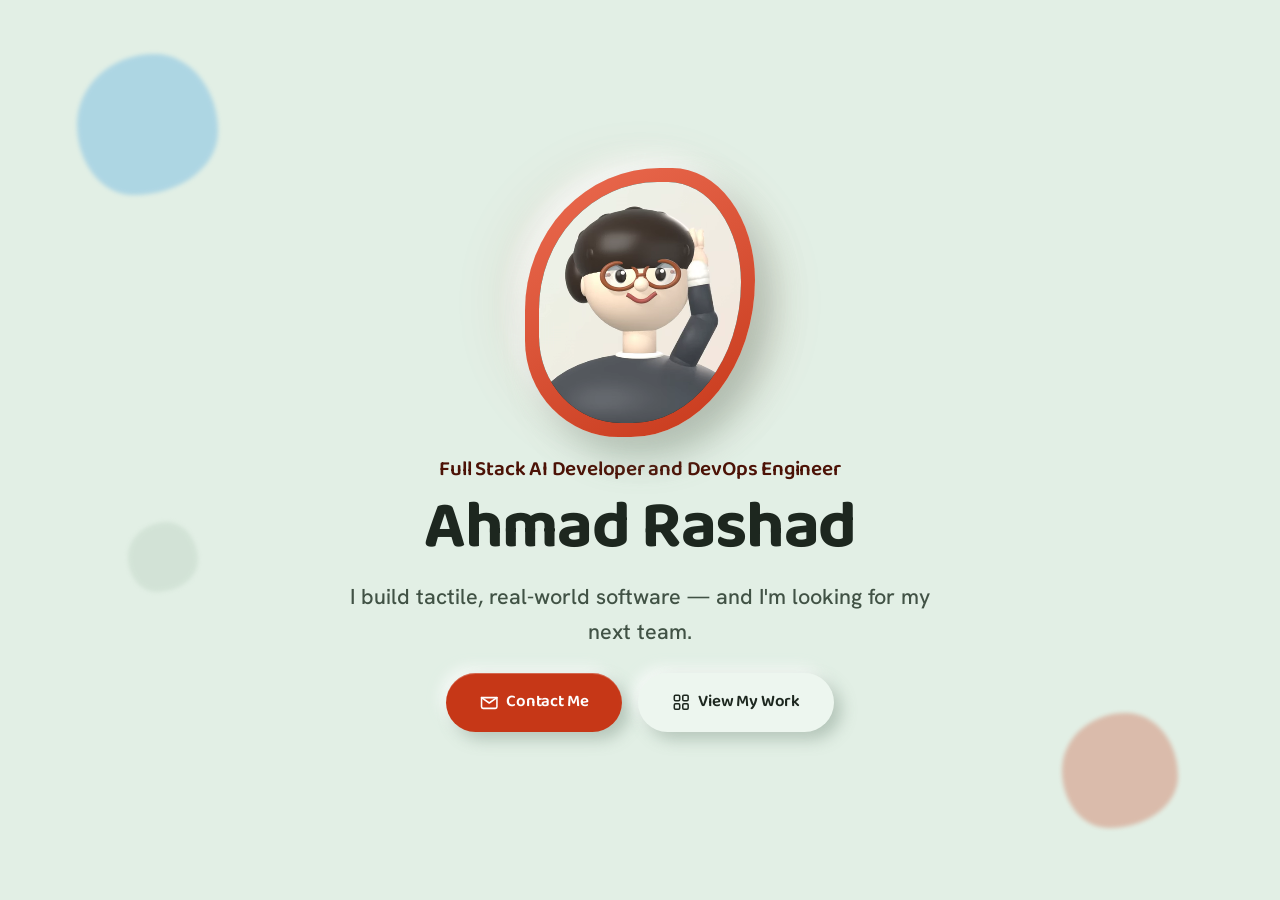
==== commit 8d28da19: "Replace the hero avatar with a 3D clay character waving hello Built procedurally in Blender via the " ====
--- a/index.html
+++ b/index.html
@@ -46,14 +46,22 @@
         <div class="photo-glow" aria-hidden="true"></div>
         <div class="photo-blob-frame" id="photoBlob">
           <div class="photo-blob-inner">
-            <img
+            <video
               class="photo-img"
-              src="assets/img/avatar.svg"
-              alt="Cartoon 3D-style illustration of Ahmad Rashad"
-              width="400"
-              height="460"
-              fetchpriority="high"
-            />
+              id="avatarVideo"
+              poster="assets/img/avatar-still.jpg"
+              width="480"
+              height="552"
+              autoplay
+              loop
+              muted
+              playsinline
+              disablepictureinpicture
+              aria-label="3D clay illustration of Ahmad Rashad waving hello"
+            >
+              <source src="assets/img/avatar.webm" type="video/webm" />
+              <source src="assets/img/avatar.mp4" type="video/mp4" />
+            </video>
           </div>
         </div>
       </div>
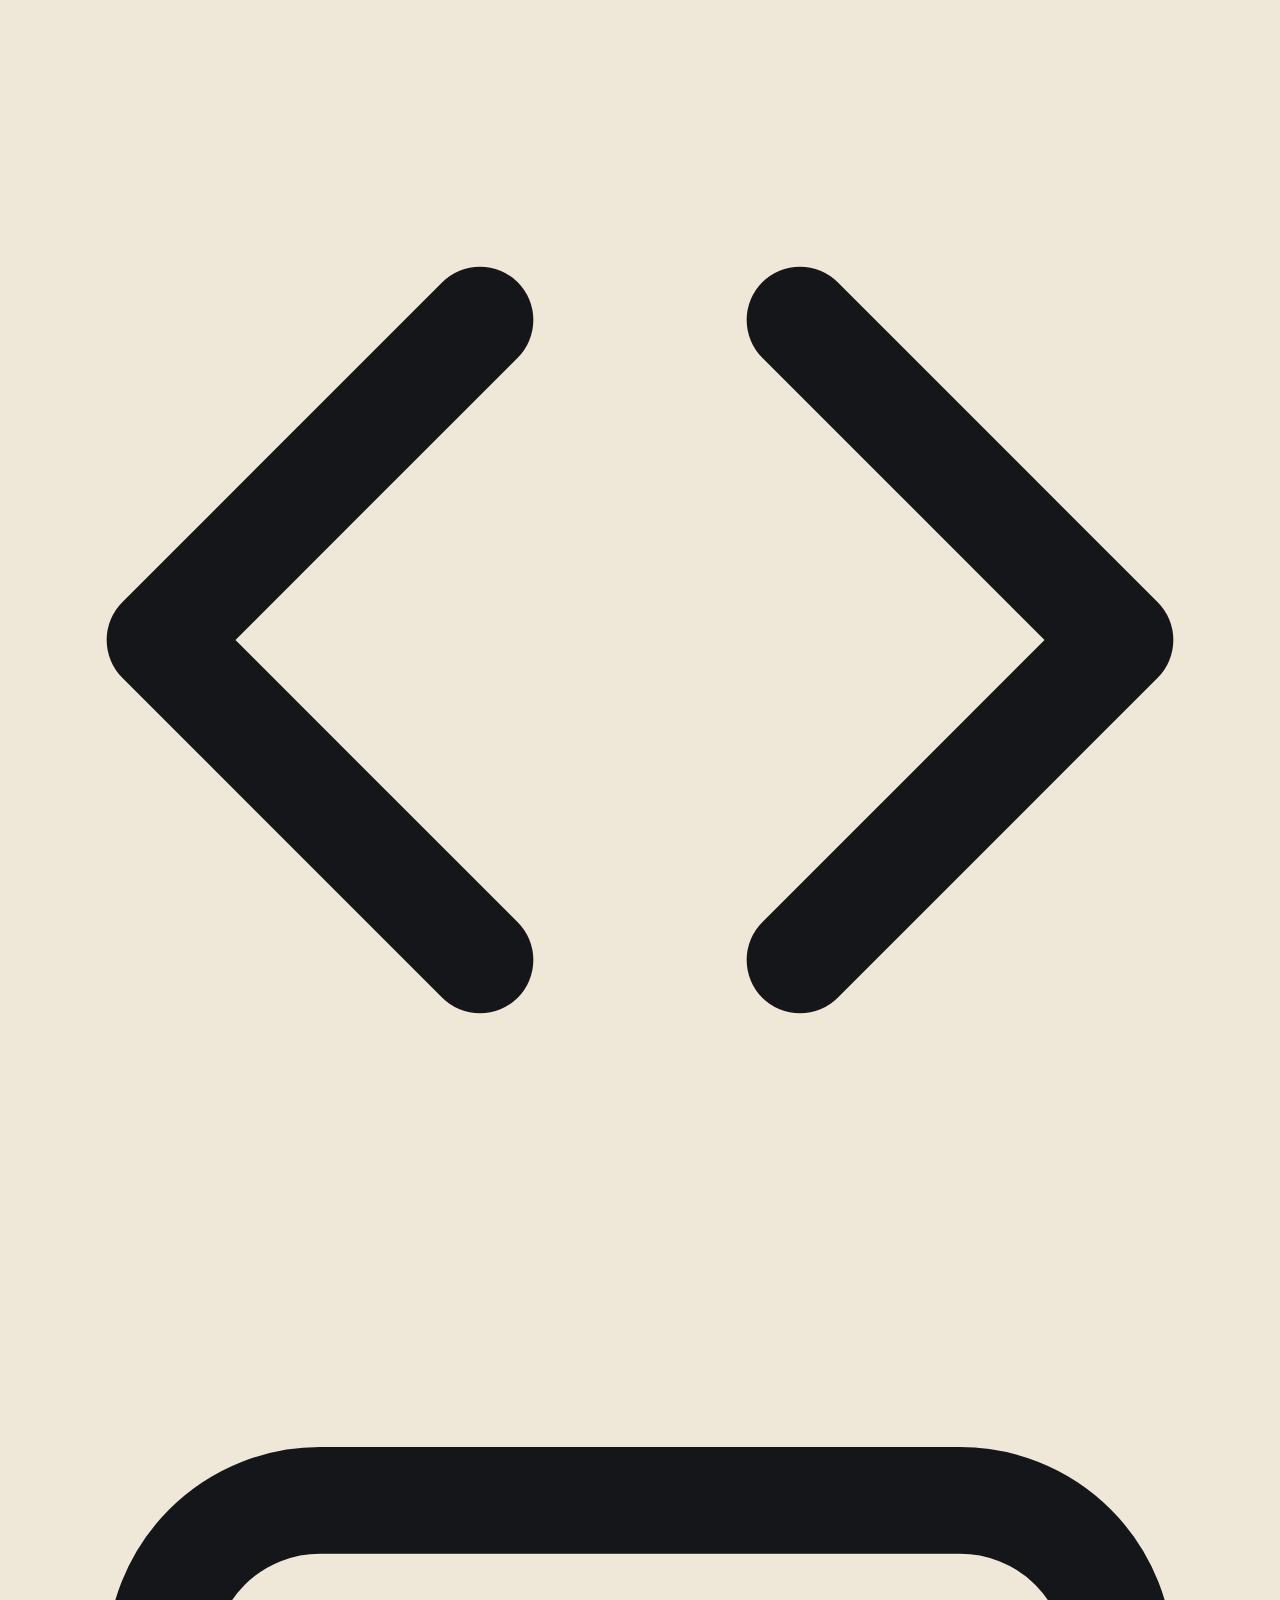
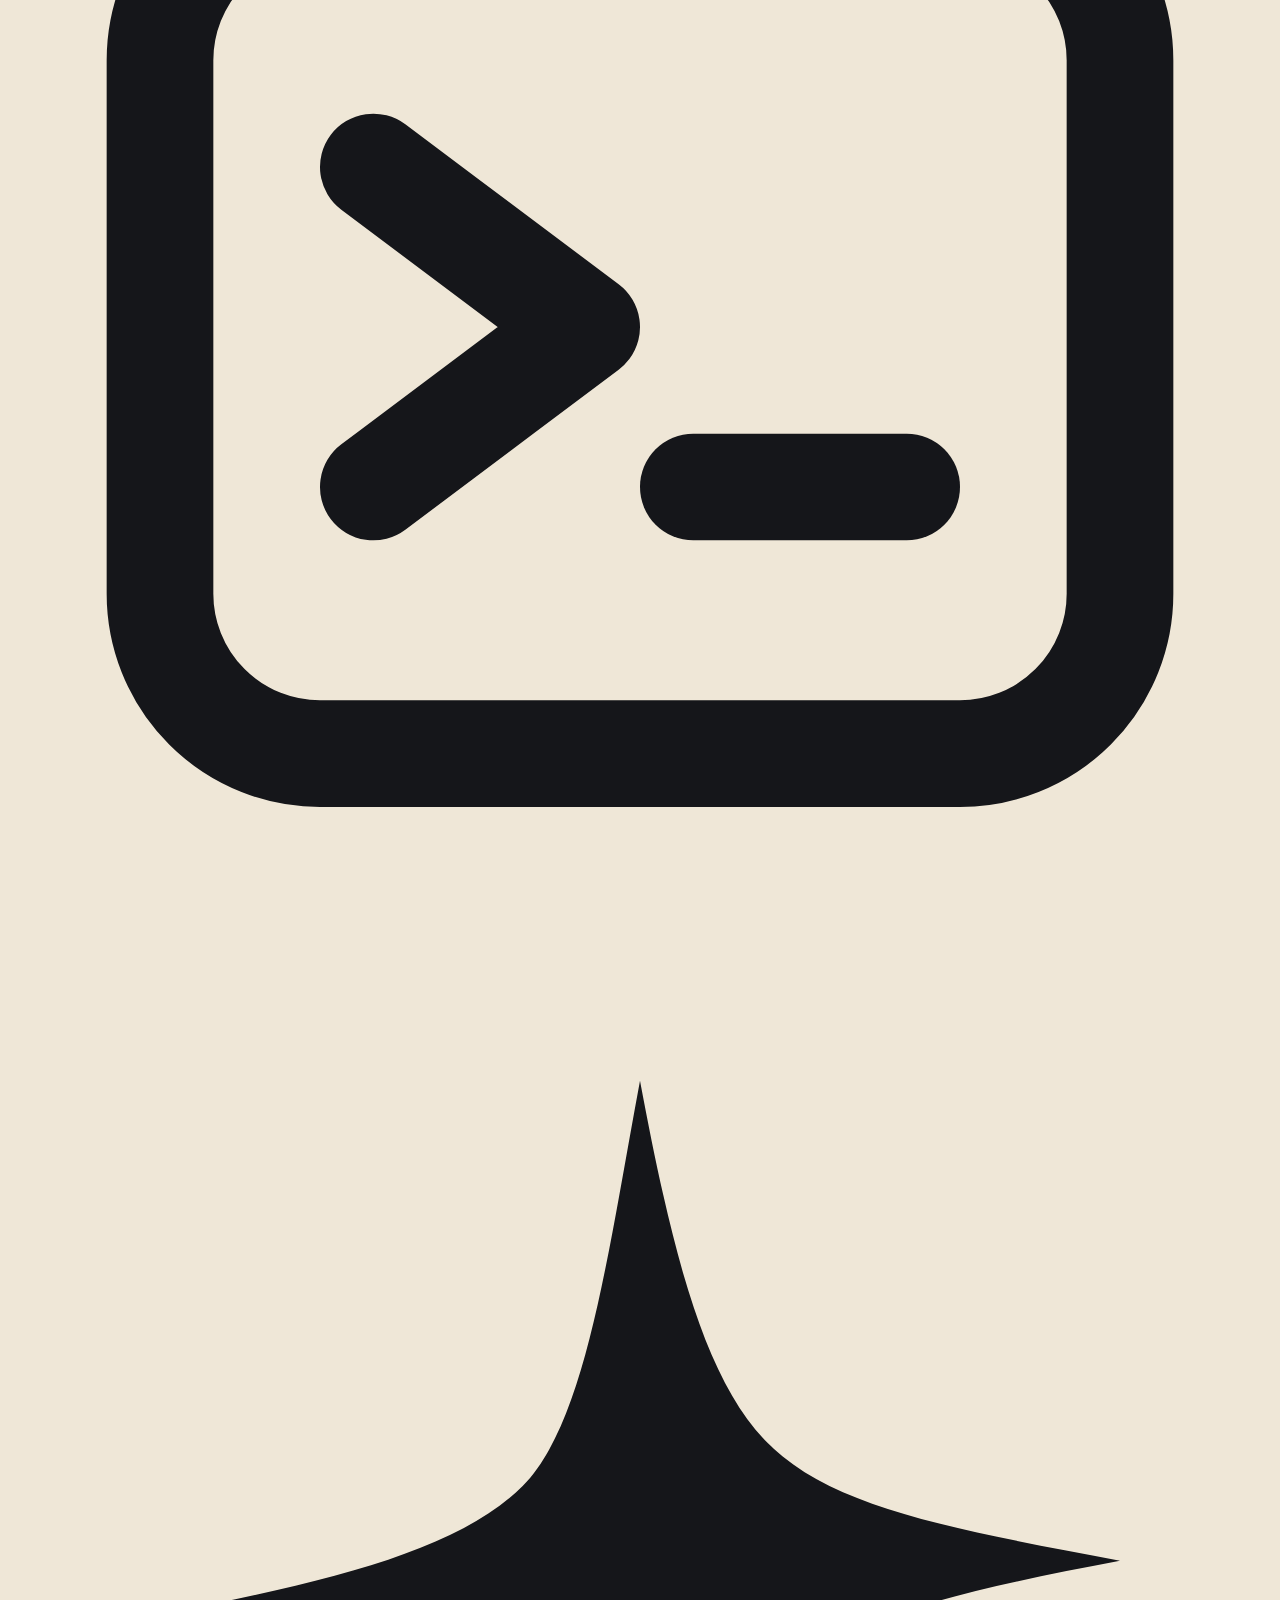
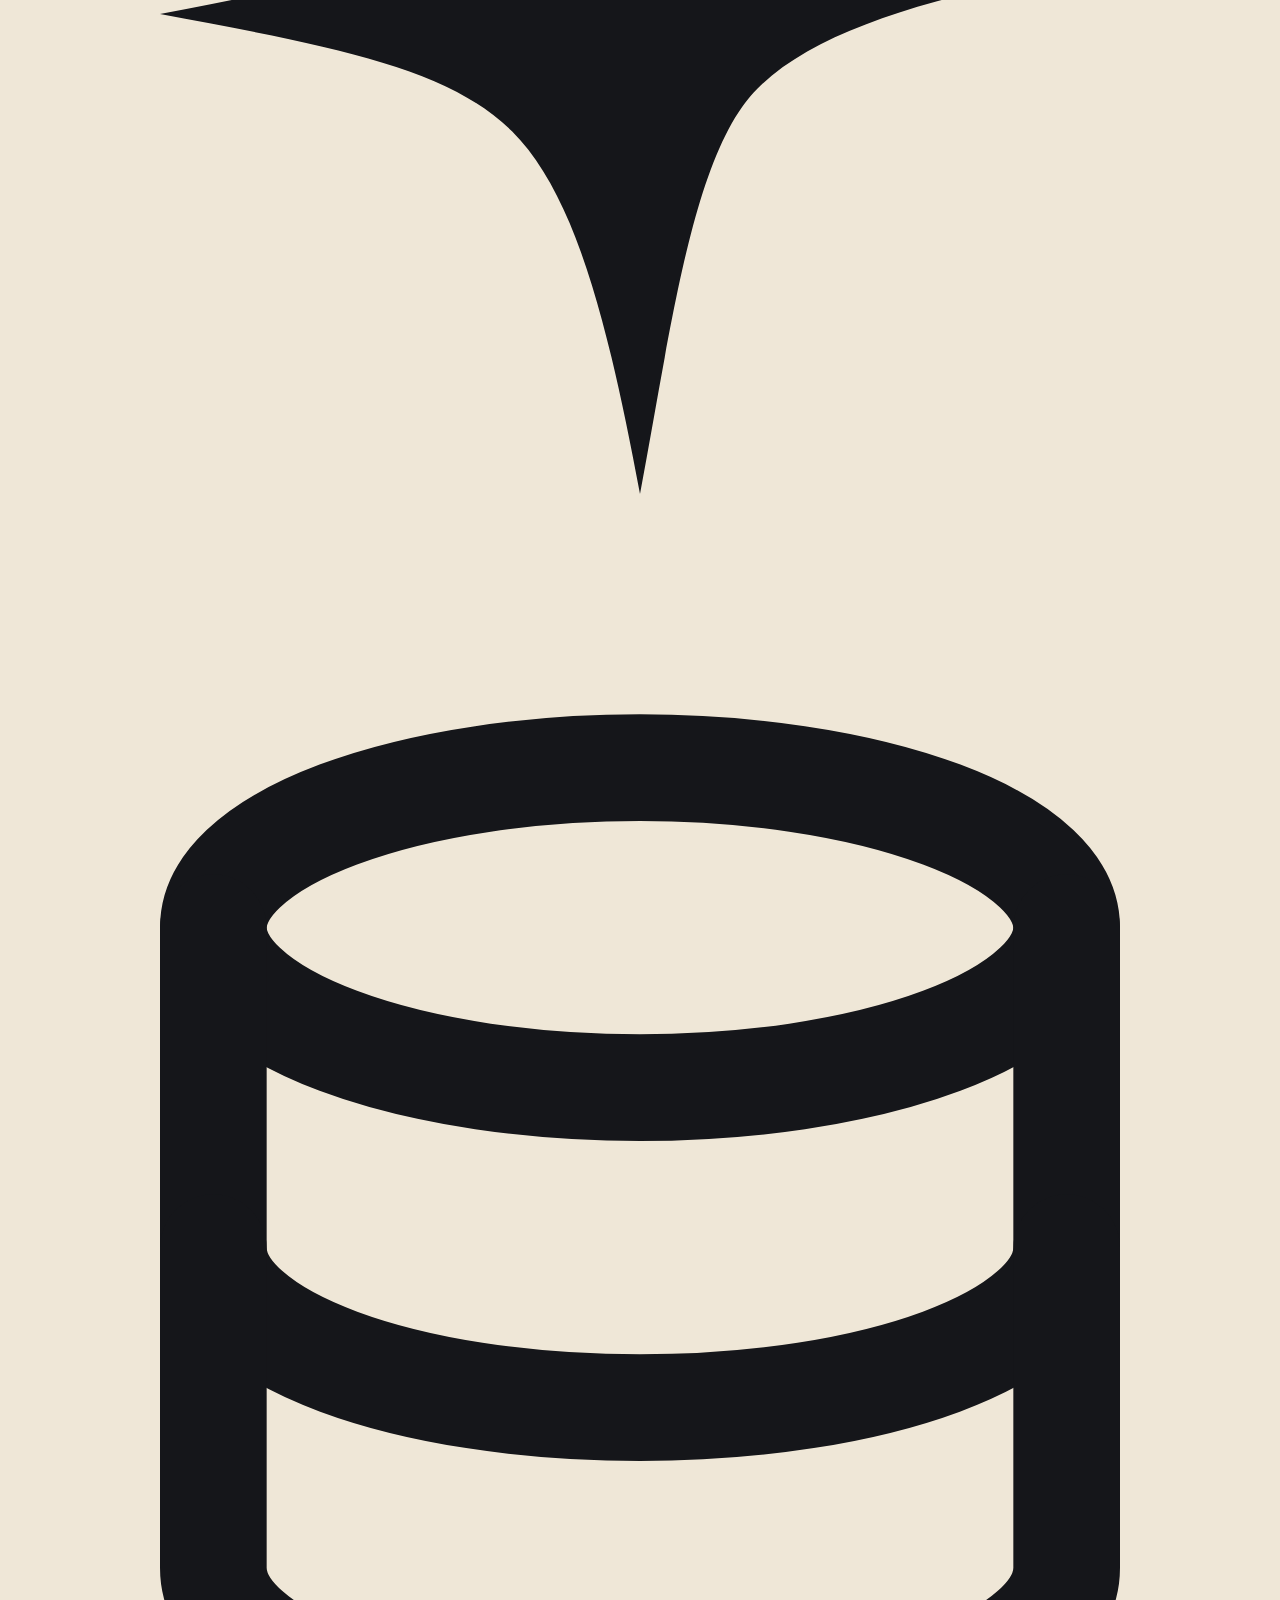
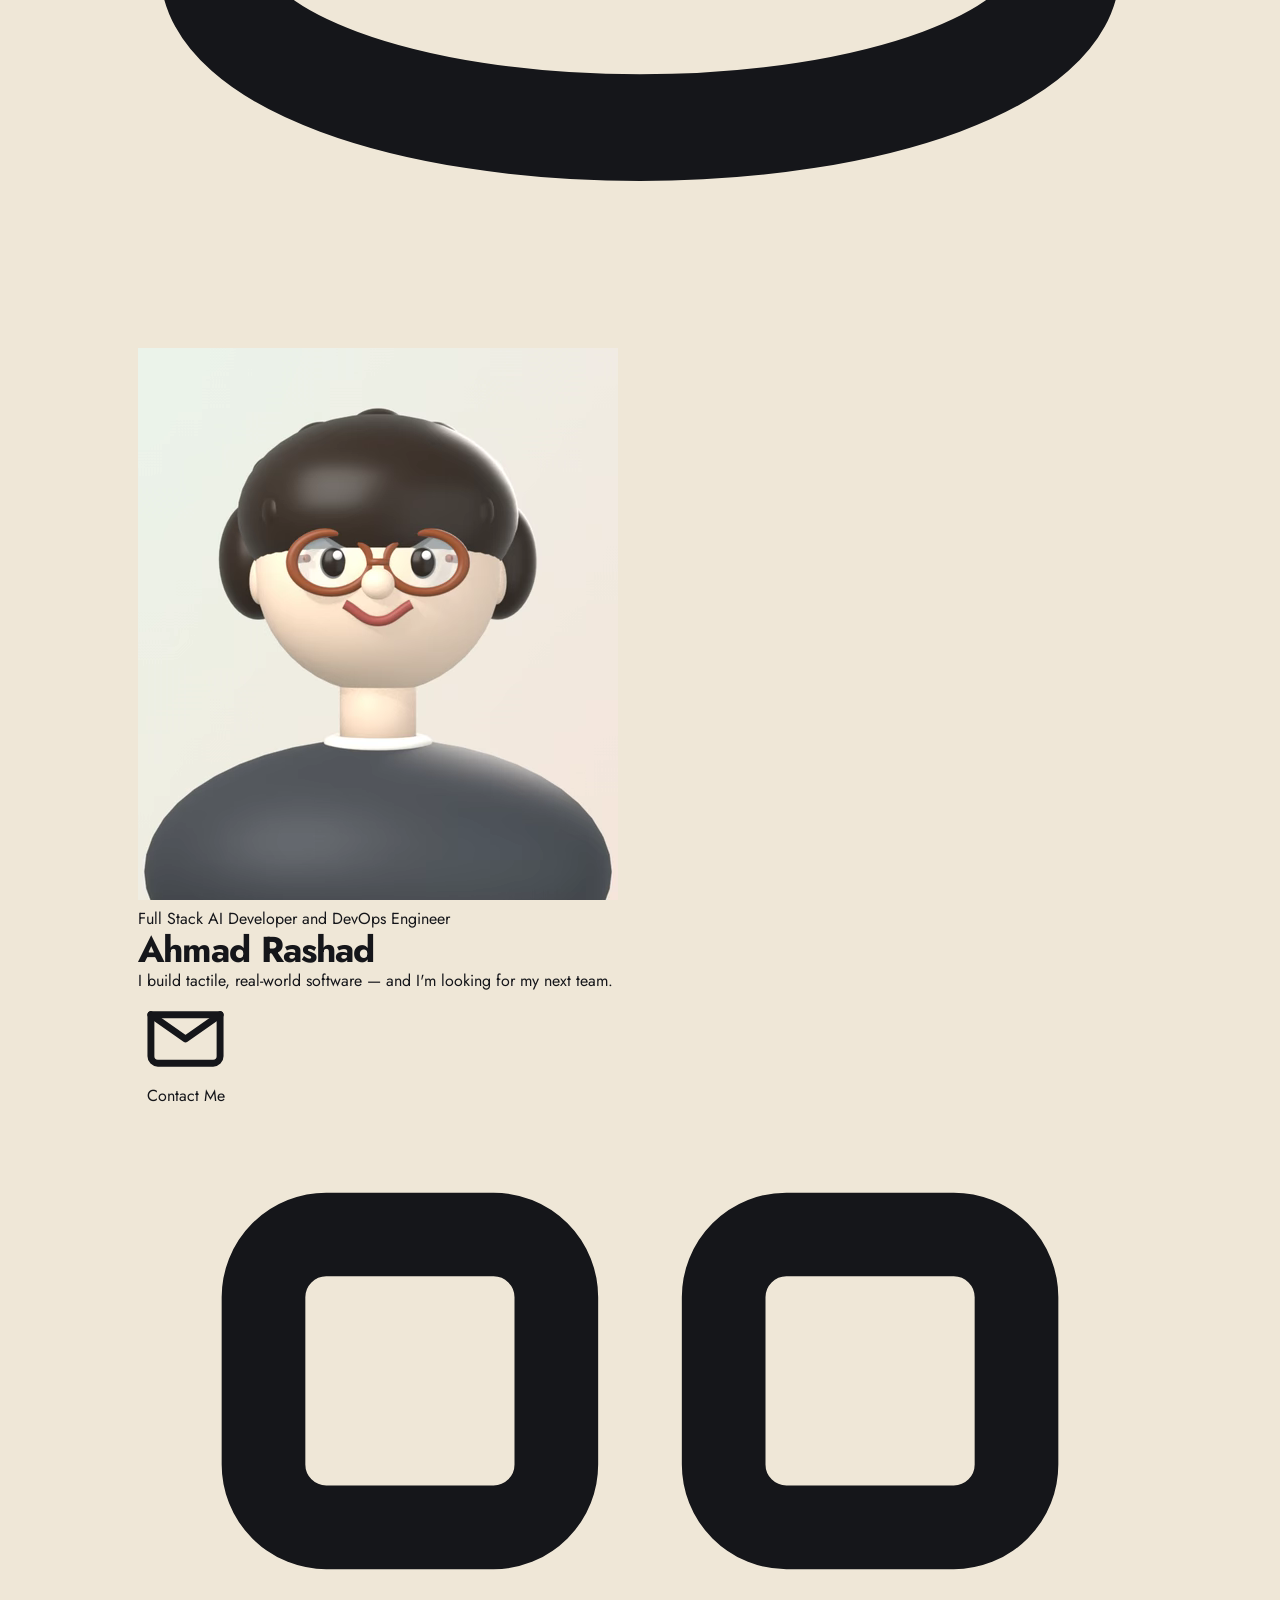
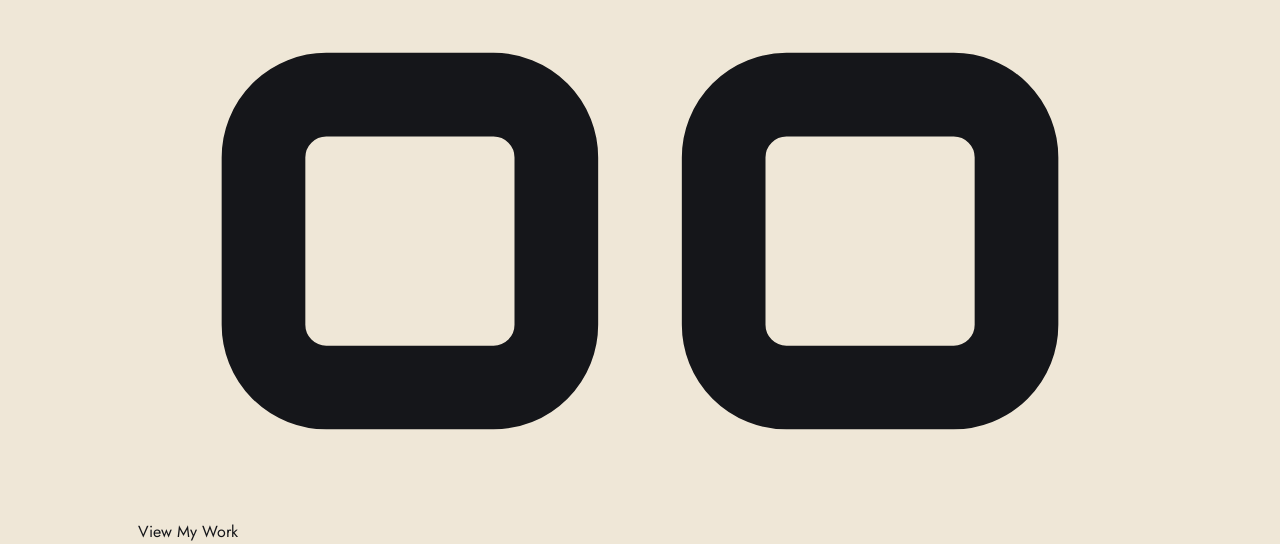
==== commit 6a1d3a52: "feat: Bauhaus tokens, fonts and reset Palette, rule weights, 8pt spacing, type scale and motion toke" ====
--- a/index.html
+++ b/index.html
@@ -13,8 +13,11 @@
   <link rel="icon" href="data:image/svg+xml,%3Csvg xmlns='http://www.w3.org/2000/svg' viewBox='0 0 100 100'%3E%3Cpath fill='%23c1571f' d='M62 8C78 8 92 22 92 42c0 18-14 30-32 32C40 76 20 70 12 54 4 38 12 18 30 12 40 8 52 8 62 8Z'/%3E%3C/svg%3E" />
   <link rel="preconnect" href="https://fonts.googleapis.com" />
   <link rel="preconnect" href="https://fonts.gstatic.com" crossorigin />
-  <link href="https://fonts.googleapis.com/css2?family=Baloo+2:wght@500;600;700;800&family=Hanken+Grotesk:ital,wght@0,400;0,500;0,600;0,700;1,500&display=swap" rel="stylesheet" />
-  <link rel="stylesheet" href="css/styles.css" />
+  <link href="https://fonts.googleapis.com/css2?family=Jost:wght@300;400;500;600;700;800&family=IBM+Plex+Mono:wght@400;600&display=swap" rel="stylesheet" />
+  <link rel="stylesheet" href="css/01-tokens.css" />
+  <link rel="stylesheet" href="css/02-primitives.css" />
+  <link rel="stylesheet" href="css/03-components.css" />
+  <link rel="stylesheet" href="css/04-application.css" />
 </head>
 <body class="single-screen">
   <a class="visually-hidden" href="#main">Skip to content</a>
--- a/css/01-tokens.css
+++ b/css/01-tokens.css
@@ -0,0 +1,177 @@
+/* ============================================================
+   BAUHAUS — 01 TOKENS
+   Spec: docs/AhmadRashad-Bauhaus-UI-Spec.pdf, pp. 05-09
+   Three saturated colors, one near-black, one warm paper.
+   Nothing else. If a value is not here it is not in the system.
+   ============================================================ */
+
+:root {
+  /* --- the triad (spec p.05) --- */
+  --bq-red:    #CE4435;   /* action — one per viewport */
+  --bq-blue:   #1E4FA1;   /* information, links, focus */
+  --bq-yellow: #E9A92F;   /* attention — never carries white text */
+
+  /* --- ink + paper --- */
+  --bq-ink:        #15161A;
+  --bq-ink-soft:   #5A564E;  /* metadata only; body copy never uses it */
+  --bq-paper:      #EFE7D7;
+  --bq-paper-lift: #F7F2E7;
+  --bq-paper-deep: #E2D7C2;
+  --bq-white:      #FFFFFF;
+
+  /* --- rule weights: the only "elevation" this system has (spec p.11) ---
+     Every rule is --bq-ink. A colored border does not exist; color
+     goes in the fill. */
+  --bq-rule-hair: 1px;   /* table row dividers only */
+  --bq-rule-thin: 2px;   /* chips, inputs, small blocks */
+  --bq-rule-mid:  4px;   /* cards, buttons — the default */
+  --bq-rule-bold: 8px;   /* section rules, callout bars */
+
+  /* --- offset depth: hard block, never blur (spec p.11) --- */
+  --bq-offset-rest:  4px;
+  --bq-offset-float: 8px;
+
+  /* --- spacing, 8pt base (spec p.09) --- */
+  --bq-1: 0.5rem;   /*  8px — icon gap */
+  --bq-2: 1rem;     /* 16px — inside chips */
+  --bq-3: 1.5rem;   /* 24px — card padding, gutter */
+  --bq-4: 2rem;     /* 32px — between cards */
+  --bq-5: 3rem;     /* 48px — inside sections */
+  --bq-6: 4rem;     /* 64px — heading to content */
+  --bq-7: 6rem;     /* 96px — between sections */
+
+  /* --- type (spec p.07) --- */
+  --bq-sans: "Jost", "Montserrat", system-ui, sans-serif;
+  --bq-mono: "IBM Plex Mono", ui-monospace, "Liberation Mono", monospace;
+
+  --bq-display: clamp(2.5rem, 1.6rem + 4.2vw, 4.5rem);
+  --bq-h1:      clamp(1.75rem, 1.4rem + 1.6vw, 2.25rem);
+  --bq-h2:      clamp(1.25rem, 1.1rem + 0.8vw, 1.5rem);
+  --bq-h3:      1.125rem;
+  --bq-body:    1rem;
+  --bq-small:   0.875rem;
+  --bq-label:   0.75rem;    /* mono, caps */
+  --bq-value:   0.8125rem;  /* mono */
+
+  /* --- motion (spec p.19): mechanical, never springy --- */
+  --bq-ease:      cubic-bezier(0.2, 0, 0, 1);
+  --bq-dur-press: 60ms;
+  --bq-dur-hover: 120ms;
+  --bq-dur-card:  140ms;
+  --bq-dur-rise:  320ms;
+  --bq-dur-slow:  420ms;
+
+  /* z-index scale, carried over unchanged */
+  --z-blob: 0;
+  --z-content: 1;
+  --z-header: 20;
+  --z-tooltip: 60;
+}
+
+/* Rule weights step down on phones — at 390px an 8px border eats the
+   content area. The grid should read at the same weight relative to the
+   screen, not the same absolute pixels. (spec p.22) */
+@media (max-width: 640px) {
+  :root {
+    --bq-rule-bold: 6px;
+    --bq-rule-mid:  3px;
+  }
+}
+
+/* ============================================================
+   Reset
+   ============================================================ */
+*,
+*::before,
+*::after { box-sizing: border-box; }
+
+html {
+  color-scheme: only light;
+  -webkit-text-size-adjust: 100%;
+  -webkit-tap-highlight-color: transparent;
+}
+
+body,
+h1, h2, h3, p, figure { margin: 0; }
+
+img { display: block; max-width: 100%; }
+
+a { color: inherit; text-decoration: none; }
+
+button {
+  font: inherit;
+  color: inherit;
+  background: none;
+  border: none;
+  cursor: pointer;
+}
+
+ul { list-style: none; margin: 0; padding: 0; }
+
+/* Square focus ring. The clay build set a border-radius here to match its
+   rounded components; carrying that over would render soft corners against
+   hard ones on every focusable element. (spec p.23) */
+:focus-visible {
+  outline: 3px solid var(--bq-blue);
+  outline-offset: 2px;
+  border-radius: 0;
+}
+
+/* ============================================================
+   Base
+   ============================================================ */
+body {
+  background: var(--bq-paper);
+  color: var(--bq-ink);
+  font-family: var(--bq-sans);
+  font-size: var(--bq-body);
+  font-weight: 400;
+  line-height: 1.5;
+  font-kerning: normal;
+  -webkit-font-smoothing: antialiased;
+  min-height: 100dvh;
+  overflow-x: hidden;
+}
+
+/* Single-viewport lockdown, index.html only — work.html scrolls normally */
+body.single-screen {
+  height: 100dvh;
+  min-height: 100dvh;
+  max-height: 100dvh;
+  overflow: hidden;
+  display: flex;
+  flex-direction: column;
+}
+
+h1, h2, h3 {
+  font-family: var(--bq-sans);
+  color: var(--bq-ink);
+  line-height: 1.05;
+  text-wrap: balance;
+}
+
+h1 { font-size: var(--bq-h1); font-weight: 700; letter-spacing: -0.025em; }
+h2 { font-size: var(--bq-h2); font-weight: 600; letter-spacing: -0.015em; }
+h3 { font-size: var(--bq-h3); font-weight: 600; letter-spacing: -0.015em; }
+
+p { text-wrap: pretty; max-width: 68ch; }
+
+/* The container width carries over from the clay build unchanged, so the
+   migration restyles without reflowing the page. (spec p.09) */
+.container {
+  width: min(1100px, 100%);
+  margin-inline: auto;
+  padding-inline: clamp(1.25rem, 4vw, 3rem);
+}
+
+.visually-hidden {
+  position: absolute;
+  width: 1px;
+  height: 1px;
+  padding: 0;
+  margin: -1px;
+  overflow: hidden;
+  clip: rect(0, 0, 0, 0);
+  white-space: nowrap;
+  border: 0;
+}
--- a/css/02-primitives.css
+++ b/css/02-primitives.css
@@ -0,0 +1 @@
+/* BAUHAUS — 02-primitives (filled by a later task) */
--- a/css/03-components.css
+++ b/css/03-components.css
@@ -0,0 +1 @@
+/* BAUHAUS — 03-components (filled by a later task) */
--- a/css/04-application.css
+++ b/css/04-application.css
@@ -0,0 +1 @@
+/* BAUHAUS — 04-application (filled by a later task) */
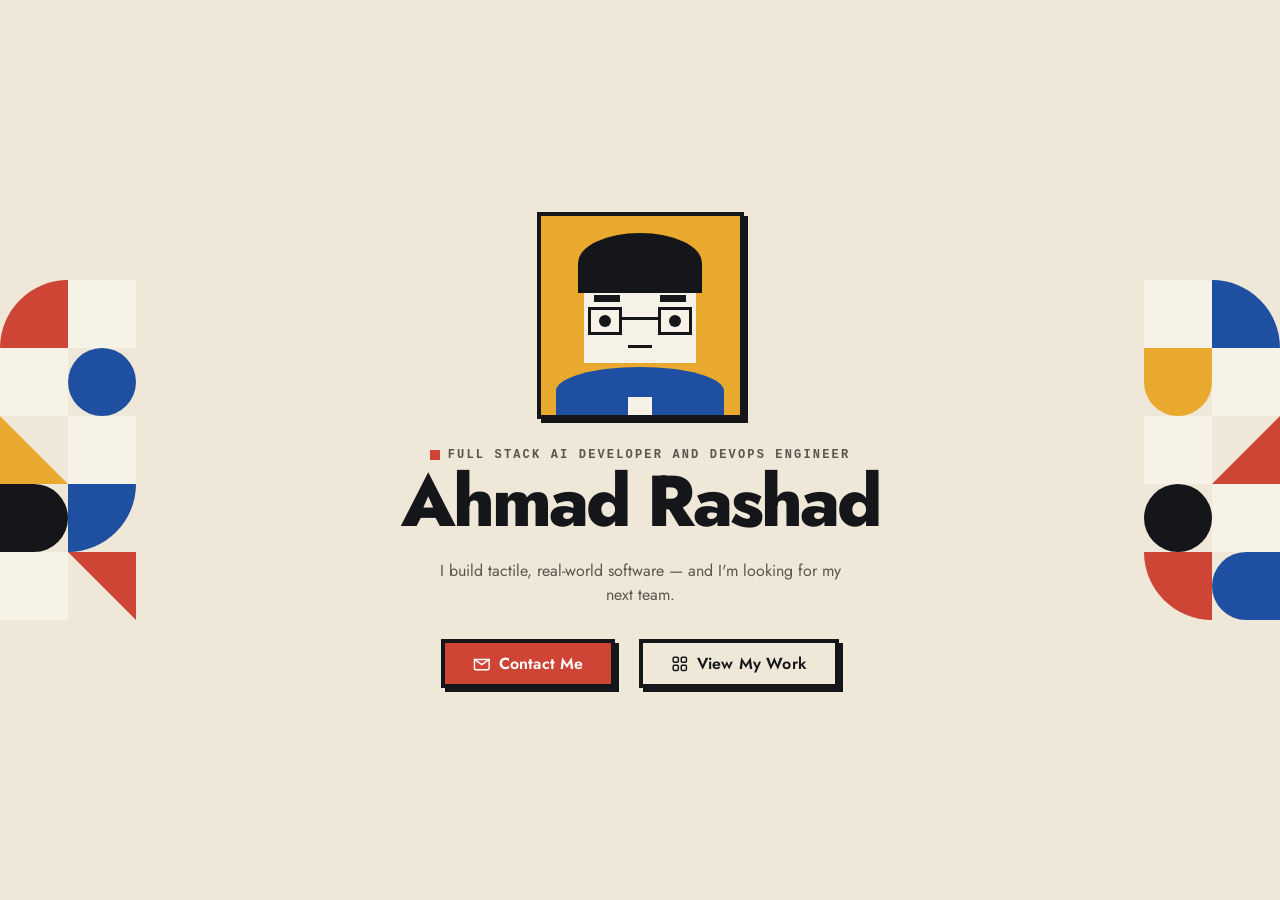
==== commit 15734261: "feat: Bauhaus characters, hero and application layer The three characters survive the rewrite, rebui" ====
--- a/index.html
+++ b/index.html
@@ -23,49 +23,48 @@
   <a class="visually-hidden" href="#main">Skip to content</a>
 
   <main id="main" class="screen">
-    <div class="blob-field" aria-hidden="true">
-      <span class="blob blob-1"></span>
-      <span class="blob blob-2"></span>
-      <span class="blob blob-3"></span>
+    <div class="tile-column tile-column-left" aria-hidden="true">
+      <span class="bq-shape q1 bq-fill-red"></span>
+      <span class="bq-shape bq-fill-paper"></span>
+      <span class="bq-shape bq-fill-paper"></span>
+      <span class="bq-shape circle bq-fill-blue"></span>
+      <span class="bq-shape tri-bl bq-fill-yellow"></span>
+      <span class="bq-shape bq-fill-paper"></span>
+      <span class="bq-shape half-r bq-fill-ink"></span>
+      <span class="bq-shape q3 bq-fill-blue"></span>
+      <span class="bq-shape bq-fill-paper"></span>
+      <span class="bq-shape tri-tr bq-fill-red"></span>
     </div>
 
-    <div class="icon-field" aria-hidden="true">
-      <span class="floating-icon icon-code">
-        <svg viewBox="0 0 24 24" fill="none" stroke="currentColor" stroke-width="2" stroke-linecap="round" stroke-linejoin="round"><polyline points="9 18 3 12 9 6"/><polyline points="15 6 21 12 15 18"/></svg>
-      </span>
-      <span class="floating-icon icon-terminal">
-        <svg viewBox="0 0 24 24" fill="none" stroke="currentColor" stroke-width="2" stroke-linecap="round" stroke-linejoin="round"><rect x="3" y="4" width="18" height="16" rx="3"/><polyline points="7 9 11 12 7 15"/><line x1="13" y1="15" x2="17" y2="15"/></svg>
-      </span>
-      <span class="floating-icon icon-sparkle">
-        <svg viewBox="0 0 24 24" fill="currentColor"><path d="M12 2c.6 3.2 1.2 5.6 2.4 6.8S17.8 10.4 21 11c-3.2.6-5.6 1.2-6.8 2.4S12.6 17.8 12 21c-.6-3.2-1.2-5.6-2.4-6.8S6.2 12.6 3 12c3.2-.6 5.6-1.2 6.8-2.4S11.4 5.2 12 2Z"/></svg>
-      </span>
-      <span class="floating-icon icon-db">
-        <svg viewBox="0 0 24 24" fill="none" stroke="currentColor" stroke-width="2" stroke-linecap="round" stroke-linejoin="round"><ellipse cx="12" cy="5" rx="8" ry="3"/><path d="M4 5v6c0 1.7 3.6 3 8 3s8-1.3 8-3V5"/><path d="M4 11v6c0 1.7 3.6 3 8 3s8-1.3 8-3v-6"/></svg>
-      </span>
+    <div class="tile-column tile-column-right" aria-hidden="true">
+      <span class="bq-shape bq-fill-paper"></span>
+      <span class="bq-shape q2 bq-fill-blue"></span>
+      <span class="bq-shape half-b bq-fill-yellow"></span>
+      <span class="bq-shape bq-fill-paper"></span>
+      <span class="bq-shape bq-fill-paper"></span>
+      <span class="bq-shape tri-br bq-fill-red"></span>
+      <span class="bq-shape circle bq-fill-ink"></span>
+      <span class="bq-shape bq-fill-paper"></span>
+      <span class="bq-shape q4 bq-fill-red"></span>
+      <span class="bq-shape half-l bq-fill-blue"></span>
     </div>
 
     <div class="hero-stack container">
-      <div class="photo-stage" id="photoStage">
-        <div class="photo-glow" aria-hidden="true"></div>
-        <div class="photo-blob-frame" id="photoBlob">
-          <div class="photo-blob-inner">
-            <video
-              class="photo-img"
-              id="avatarVideo"
-              poster="assets/img/avatar-still.jpg"
-              width="480"
-              height="552"
-              autoplay
-              loop
-              muted
-              playsinline
-              disablepictureinpicture
-              aria-label="3D clay illustration of Ahmad Rashad waving hello"
-            >
-              <source src="assets/img/avatar.webm" type="video/webm" />
-              <source src="assets/img/avatar.mp4" type="video/mp4" />
-            </video>
-          </div>
+      <div class="avatar-frame" id="photoStage">
+        <div class="avatar-face" id="photoBlob" role="img"
+             aria-label="Geometric portrait of Ahmad Rashad: dark hair, rectangular glasses, built from circles, half-circles and squares">
+          <span class="avatar-head"></span>
+          <span class="bq-shape half-t avatar-hair"></span>
+          <span class="avatar-brow avatar-brow-l"></span>
+          <span class="avatar-brow avatar-brow-r"></span>
+          <span class="avatar-lens avatar-lens-l"></span>
+          <span class="avatar-lens avatar-lens-r"></span>
+          <span class="avatar-bridge"></span>
+          <span class="bq-shape circle avatar-eye avatar-eye-l"></span>
+          <span class="bq-shape circle avatar-eye avatar-eye-r"></span>
+          <span class="avatar-mouth"></span>
+          <span class="bq-shape half-t avatar-shoulders"></span>
+          <span class="avatar-collar"></span>
         </div>
       </div>
 
@@ -93,24 +92,15 @@
 
   <dialog class="contact-sheet" id="contact" aria-labelledby="contactHeading">
     <svg class="contact-bird" id="contactBird" aria-hidden="true" viewBox="0 0 120 100">
-      <defs>
-        <linearGradient id="birdBody" x1="0" y1="0" x2="0" y2="1">
-          <stop offset="0" stop-color="#9AC3ED" />
-          <stop offset="1" stop-color="#5B8FC7" />
-        </linearGradient>
-      </defs>
-      <path class="bird-wing bird-wing-left" d="M40,42 C22,34 8,20 4,6 C16,10 32,20 42,34 Z" fill="#4A7AB5" />
-      <path class="bird-wing bird-wing-right" d="M80,42 C98,34 112,20 116,6 C104,10 88,20 78,34 Z" fill="#4A7AB5" />
-      <ellipse cx="60" cy="52" rx="25" ry="30" fill="url(#birdBody)" />
-      <ellipse cx="58" cy="66" rx="15" ry="12" fill="#F4E9DD" opacity="0.85" />
-      <circle cx="60" cy="24" r="17" fill="url(#birdBody)" />
-      <path d="M52,28 L45,33 L52,36 Z" fill="#E8944B" />
-      <circle cx="55" cy="20" r="2.4" fill="#241A12" />
-      <circle cx="66" cy="20" r="2.4" fill="#241A12" />
-      <circle cx="54" cy="19" r="0.8" fill="#fff" />
-      <circle cx="65" cy="19" r="0.8" fill="#fff" />
-      <path d="M50,80 C48,84 46,86 43,87 M50,80 C50,85 50,87 49,89" stroke="#E8944B" stroke-width="2.2" stroke-linecap="round" fill="none" />
-      <path d="M70,80 C72,84 74,86 77,87 M70,80 C70,85 70,87 71,89" stroke="#E8944B" stroke-width="2.2" stroke-linecap="round" fill="none" />
+      <circle cx="60" cy="56" r="26" fill="#1E4FA1" />
+      <circle cx="60" cy="26" r="16" fill="#1E4FA1" />
+      <path class="bird-wing bird-wing-left" d="M58,44 A22,22 0 0 0 14,44 Z" fill="#CE4435" />
+      <path class="bird-wing bird-wing-right" d="M62,44 A22,22 0 0 1 106,44 Z" fill="#CE4435" />
+      <path d="M44,26 L28,26 L44,36 Z" fill="#E9A92F" />
+      <path d="M86,70 A22,22 0 0 1 64,92 L64,70 Z" fill="#E9A92F" />
+      <circle cx="54" cy="22" r="3" fill="#EFE7D7" />
+      <rect x="52" y="84" width="4" height="12" fill="#15161A" />
+      <rect x="66" y="84" width="4" height="12" fill="#15161A" />
     </svg>
 
     <div class="sheet-panel" id="sheetPanel">
--- a/css/01-tokens.css
+++ b/css/01-tokens.css
@@ -86,6 +86,7 @@
 *::after { box-sizing: border-box; }
 
 html {
+  color: var(--bq-ink);
   color-scheme: only light;
   -webkit-text-size-adjust: 100%;
   -webkit-tap-highlight-color: transparent;
--- a/css/02-primitives.css
+++ b/css/02-primitives.css
@@ -1 +1,245 @@
-/* BAUHAUS — 02-primitives (filled by a later task) */
+/* ============================================================
+   BAUHAUS — 02 PRIMITIVES
+   Spec: pp. 10-12, 14
+   Five shapes, four rotations, two depths, three button variants.
+   ============================================================ */
+
+/* ============================================================
+   Shape vocabulary (spec p.10)
+   Every illustration in the product is assembled from these five
+   forms. Pure border-radius and clip-path on a square box — no SVG
+   is required for any of them. Rotation is the only transform, and
+   only at right angles.
+   ============================================================ */
+.bq-shape { display: block; flex: 0 0 auto; }
+
+.bq-shape.q1 { border-radius: 100% 0 0 0; }
+.bq-shape.q2 { border-radius: 0 100% 0 0; }
+.bq-shape.q3 { border-radius: 0 0 100% 0; }
+.bq-shape.q4 { border-radius: 0 0 0 100%; }
+
+.bq-shape.half-t { border-radius: 100% 100% 0 0; }
+.bq-shape.half-b { border-radius: 0 0 100% 100%; }
+.bq-shape.half-l { border-radius: 100% 0 0 100%; }
+.bq-shape.half-r { border-radius: 0 100% 100% 0; }
+
+.bq-shape.circle { border-radius: 50%; }
+
+.bq-shape.tri-tl { clip-path: polygon(0 0, 100% 0, 0 100%); }
+.bq-shape.tri-tr { clip-path: polygon(0 0, 100% 0, 100% 100%); }
+.bq-shape.tri-br { clip-path: polygon(100% 0, 100% 100%, 0 100%); }
+.bq-shape.tri-bl { clip-path: polygon(0 0, 100% 100%, 0 100%); }
+
+.bq-fill-red    { background: var(--bq-red); }
+.bq-fill-blue   { background: var(--bq-blue); }
+.bq-fill-yellow { background: var(--bq-yellow); }
+.bq-fill-ink    { background: var(--bq-ink); }
+.bq-fill-paper  { background: var(--bq-paper-lift); }
+
+/* ============================================================
+   Depth (spec p.11)
+   Two levels, and only two. Resting elements sit flat. Pressable
+   elements carry 4px. Floating elements carry 8px. Pressing
+   animates the element INTO its own offset so it lands flush.
+   ============================================================ */
+.bq-raised   { box-shadow: var(--bq-offset-rest) var(--bq-offset-rest) 0 var(--bq-ink); }
+.bq-floating { box-shadow: var(--bq-offset-float) var(--bq-offset-float) 0 var(--bq-ink); }
+
+/* ============================================================
+   Buttons (spec p.12)
+   ============================================================ */
+.btn {
+  display: inline-flex;
+  align-items: center;
+  justify-content: center;
+  gap: var(--bq-1);
+  font-family: var(--bq-sans);
+  font-size: var(--bq-body);
+  font-weight: 600;
+  letter-spacing: 0.01em;
+  line-height: 1;
+  padding: 0.75rem 1.75rem;
+  min-height: 48px;
+  border: var(--bq-rule-mid) solid var(--bq-ink);
+  border-radius: 0;
+  background: var(--bq-paper);
+  color: var(--bq-ink);
+  box-shadow: var(--bq-offset-rest) var(--bq-offset-rest) 0 var(--bq-ink);
+  transition: transform var(--bq-dur-hover) var(--bq-ease),
+              box-shadow var(--bq-dur-hover) var(--bq-ease);
+}
+
+.btn-primary {
+  background: var(--bq-red);
+  color: var(--bq-white);
+}
+
+.btn-secondary {
+  background: var(--bq-paper);
+  color: var(--bq-ink);
+}
+
+.btn:hover {
+  transform: translate(-2px, -2px);
+  box-shadow: 6px 6px 0 var(--bq-ink);
+}
+
+/* Active travels exactly as far as its own offset, so the button lands
+   flush with the page — the flat equivalent of the clay build's inset
+   press. */
+.btn:active {
+  transform: translate(var(--bq-offset-rest), var(--bq-offset-rest));
+  box-shadow: 0 0 0 var(--bq-ink);
+  transition-duration: var(--bq-dur-press);
+  transition-timing-function: linear;
+}
+
+.btn:disabled,
+.btn[aria-disabled="true"] {
+  opacity: 0.4;
+  box-shadow: none;
+  pointer-events: none;
+}
+
+.btn svg {
+  width: 1.1em;
+  height: 1.1em;
+  flex-shrink: 0;
+}
+
+/* Icon button — 48px square, blue fill, white glyph */
+.icon-btn {
+  display: inline-flex;
+  align-items: center;
+  justify-content: center;
+  width: 48px;
+  height: 48px;
+  flex: 0 0 auto;
+  border: var(--bq-rule-mid) solid var(--bq-ink);
+  border-radius: 0;
+  background: var(--bq-blue);
+  color: var(--bq-white);
+  box-shadow: var(--bq-offset-rest) var(--bq-offset-rest) 0 var(--bq-ink);
+  transition: transform var(--bq-dur-hover) var(--bq-ease),
+              box-shadow var(--bq-dur-hover) var(--bq-ease);
+  position: relative;
+}
+
+.icon-btn:hover {
+  transform: translate(-2px, -2px);
+  box-shadow: 6px 6px 0 var(--bq-ink);
+}
+
+.icon-btn:active {
+  transform: translate(var(--bq-offset-rest), var(--bq-offset-rest));
+  box-shadow: 0 0 0 var(--bq-ink);
+  transition-duration: var(--bq-dur-press);
+  transition-timing-function: linear;
+}
+
+.icon-btn svg {
+  width: 20px;
+  height: 20px;
+}
+
+/* ============================================================
+   Chip (spec p.14)
+   Pre-flight ruling: the markup carries .live-chip, .project-tag and
+   .starred-tag rather than a single class, and spec p.24 maps all of
+   them to "Chip". Styling the shared selector list keeps the HTML
+   untouched.
+   ============================================================ */
+.bq-chip,
+.live-chip,
+.project-tag,
+.starred-tag {
+  display: inline-flex;
+  align-items: center;
+  gap: 0.35rem;
+  font-family: var(--bq-mono);
+  font-size: var(--bq-label);
+  font-weight: 600;
+  letter-spacing: 0.1em;
+  text-transform: uppercase;
+  line-height: 1.3;
+  padding: 0.25rem 0.625rem;
+  border: var(--bq-rule-thin) solid var(--bq-ink);
+  border-radius: 0;
+  background: var(--bq-paper);
+  color: var(--bq-ink);
+  white-space: nowrap;
+}
+
+/* The one accent chip: "Starred" takes yellow, per spec p.24. */
+.starred-tag {
+  background: var(--bq-yellow);
+}
+
+.starred-tag svg {
+  width: 12px;
+  height: 12px;
+  fill: currentColor;
+}
+
+/* Inside a paper-deep card a chip shares its background, so it takes the
+   lifted paper to stay legible — the same contrast problem the clay build
+   hit with sunken cards. (spec p.14) */
+.bq-card-deep .bq-chip,
+.bq-card-deep .live-chip,
+.bq-card-deep .project-tag {
+  background: var(--bq-paper-lift);
+}
+
+/* ============================================================
+   Rules and section dividers (spec p.11)
+   ============================================================ */
+.bq-rule {
+  height: var(--bq-rule-bold);
+  background: var(--bq-ink);
+  border: 0;
+  margin: 0;
+}
+
+.bq-rule-mid {
+  height: var(--bq-rule-mid);
+  background: var(--bq-ink);
+  border: 0;
+  margin: 0;
+}
+
+/* ============================================================
+   Mono label — section eyebrows (spec p.14)
+   ============================================================ */
+.bq-label {
+  font-family: var(--bq-mono);
+  font-size: var(--bq-label);
+  font-weight: 600;
+  letter-spacing: 0.18em;
+  text-transform: uppercase;
+  color: var(--bq-ink-soft);
+}
+
+/* ============================================================
+   Hover affordances are suppressed where there is no hover.
+   The resting offset stays — it is the only "pressable" cue. (spec p.22)
+   ============================================================ */
+@media (pointer: coarse) {
+  .btn:hover,
+  .icon-btn:hover {
+    transform: none;
+    box-shadow: var(--bq-offset-rest) var(--bq-offset-rest) 0 var(--bq-ink);
+  }
+}
+
+/* ============================================================
+   Forced colors: the OS strips box-shadow, so the border is the only
+   thing left holding the button together. It is already 4px solid and
+   must stay that way. (Review Focus 1)
+   ============================================================ */
+@media (forced-colors: active) {
+  .btn,
+  .icon-btn {
+    border: var(--bq-rule-mid) solid ButtonBorder;
+    forced-color-adjust: none;
+  }
+}
--- a/css/03-components.css
+++ b/css/03-components.css
@@ -1 +1,872 @@
-/* BAUHAUS — 03-components (filled by a later task) */
+/* ============================================================
+   BAUHAUS — 03 COMPONENTS
+   Spec: pp. 13-17, 21
+   ============================================================ */
+
+/* ============================================================
+   Header (spec p.16)
+   A flat band terminated by an 8px ink rule. It does not float, does
+   not blur its backdrop, and gains nothing on scroll — the rule alone
+   separates it from the page.
+   ============================================================ */
+.site-header {
+  position: sticky;
+  top: 0;
+  z-index: var(--z-header);
+  background: var(--bq-paper-lift);
+  border-bottom: var(--bq-rule-bold) solid var(--bq-ink);
+  height: 72px;
+  display: flex;
+  align-items: center;
+}
+
+.site-header .container {
+  display: flex;
+  align-items: center;
+  justify-content: space-between;
+  gap: var(--bq-3);
+  width: min(1100px, 100%);
+}
+
+.back-link {
+  display: inline-flex;
+  align-items: center;
+  gap: var(--bq-2);
+  font-family: var(--bq-sans);
+  font-weight: 600;
+  font-size: var(--bq-body);
+  color: var(--bq-ink);
+  min-height: 44px;
+  padding-right: var(--bq-1);
+}
+
+/* The back arrow is the triangle primitive rotated, not a glyph and not
+   an imported chevron. (spec p.16) */
+.back-link svg { display: none; }
+
+.back-link::before {
+  content: "";
+  width: 14px;
+  height: 14px;
+  flex: 0 0 auto;
+  background: var(--bq-red);
+  clip-path: polygon(0 50%, 100% 0, 100% 100%);
+  transition: transform var(--bq-dur-hover) var(--bq-ease);
+}
+
+.back-link:hover::before { transform: translateX(-3px); }
+
+.header-contact {
+  display: inline-flex;
+  align-items: center;
+  justify-content: center;
+  min-height: 44px;
+  padding: 0.5rem 1.5rem;
+  font-family: var(--bq-sans);
+  font-weight: 600;
+  font-size: var(--bq-small);
+  background: var(--bq-red);
+  color: var(--bq-white);
+  border: var(--bq-rule-thin) solid var(--bq-ink);
+  box-shadow: var(--bq-offset-rest) var(--bq-offset-rest) 0 var(--bq-ink);
+  transition: transform var(--bq-dur-hover) var(--bq-ease),
+              box-shadow var(--bq-dur-hover) var(--bq-ease);
+}
+
+.header-contact:hover {
+  transform: translate(-2px, -2px);
+  box-shadow: 6px 6px 0 var(--bq-ink);
+}
+
+.header-contact:active {
+  transform: translate(var(--bq-offset-rest), var(--bq-offset-rest));
+  box-shadow: 0 0 0 var(--bq-ink);
+  transition-duration: var(--bq-dur-press);
+}
+
+@media (max-width: 640px) {
+  .site-header { height: 60px; }
+}
+
+/* ============================================================
+   Sections (spec p.21)
+   Sections are divided by an ink rule spanning the container, not by
+   whitespace alone.
+   ============================================================ */
+.section {
+  position: relative;
+  padding-block: var(--bq-7);
+}
+
+.work-intro {
+  padding-top: var(--bq-6);
+  padding-bottom: 0;
+}
+
+.work-intro .section-sub { margin-bottom: 0; }
+
+.section-heading {
+  font-size: var(--bq-h1);
+  font-weight: 700;
+  letter-spacing: -0.025em;
+  margin-bottom: var(--bq-2);
+}
+
+.section-sub {
+  color: var(--bq-ink-soft);
+  font-size: var(--bq-body);
+  max-width: 62ch;
+  margin-bottom: var(--bq-5);
+}
+
+/* Section label — mono caps, replaces .prod-label one-for-one (spec p.14) */
+.prod-label {
+  font-family: var(--bq-mono);
+  font-size: var(--bq-label);
+  font-weight: 600;
+  letter-spacing: 0.18em;
+  text-transform: uppercase;
+  color: var(--bq-ink-soft);
+  margin-bottom: var(--bq-2);
+}
+
+.platform-card + .prod-label,
+.engine-grid + .prod-label {
+  margin-top: var(--bq-4);
+}
+
+/* The hairline divider becomes a 4px rule (spec p.21) */
+.frontend-divider {
+  height: var(--bq-rule-mid);
+  background: var(--bq-ink);
+  color: var(--bq-ink);   /* <hr> inherits a UA gray otherwise */
+  border: 0;
+  margin: var(--bq-6) 0 var(--bq-4);
+}
+
+/* ============================================================
+   Cards (spec p.13)
+   One card, three fills. Hierarchy is carried by fill and offset,
+   never by size or radius.
+   ============================================================ */
+.repo-card,
+.live-card,
+.frontend-card,
+.engine-card,
+.platform-card {
+  position: relative;
+  display: flex;
+  flex-direction: column;
+  gap: var(--bq-2);
+  background: var(--bq-paper);
+  border: var(--bq-rule-mid) solid var(--bq-ink);
+  border-radius: 0;
+  color: inherit;
+  text-decoration: none;
+}
+
+.repo-card,
+.live-card,
+.platform-card {
+  padding: var(--bq-3);
+}
+
+/* Subordinate card — replaces .clay-sunken. Deeper paper, no offset. */
+.engine-card {
+  background: var(--bq-paper-deep);
+  padding: var(--bq-3);
+  box-shadow: none;
+}
+
+/* Offset marks the cards that are themselves links. */
+.repo-card,
+.live-card.platform-card,
+.frontend-card {
+  box-shadow: var(--bq-offset-rest) var(--bq-offset-rest) 0 var(--bq-ink);
+}
+
+.repo-card,
+.live-card,
+.frontend-card,
+.engine-card {
+  transition: transform var(--bq-dur-card) var(--bq-ease),
+              box-shadow var(--bq-dur-card) var(--bq-ease);
+}
+
+.repo-card:hover,
+.live-card:hover,
+.frontend-card:hover,
+.live-card:focus-visible,
+.frontend-card:focus-visible {
+  transform: translate(-2px, -2px);
+  box-shadow: 6px 6px 0 var(--bq-ink);
+}
+
+.engine-card:hover {
+  transform: translate(-2px, -2px);
+  box-shadow: var(--bq-offset-rest) var(--bq-offset-rest) 0 var(--bq-ink);
+}
+
+/* --- card type --- */
+.repo-name,
+.live-name,
+.project-name {
+  font-family: var(--bq-sans);
+  font-size: var(--bq-h3);
+  font-weight: 600;
+  letter-spacing: -0.015em;
+  line-height: 1.15;
+  word-break: break-word;
+}
+
+.live-name-sub,
+.project-name-sub {
+  display: block;
+  font-family: var(--bq-mono);
+  font-size: var(--bq-value);
+  font-weight: 400;
+  letter-spacing: 0.04em;
+  text-transform: none;
+  color: var(--bq-ink-soft);
+  margin-top: 0.25rem;
+}
+
+.repo-desc,
+.live-desc,
+.project-desc {
+  color: var(--bq-ink-soft);
+  font-size: var(--bq-small);
+  margin: 0;
+}
+
+.repo-owner {
+  font-family: var(--bq-mono);
+  font-size: var(--bq-label);
+  color: var(--bq-ink-soft);
+}
+
+.repo-card-top {
+  display: flex;
+  align-items: flex-start;
+  justify-content: space-between;
+  gap: var(--bq-2);
+}
+
+.live-chips,
+.project-tags,
+.repo-meta {
+  display: flex;
+  flex-wrap: wrap;
+  gap: var(--bq-1);
+  align-items: center;
+}
+
+.repo-meta {
+  font-family: var(--bq-mono);
+  font-size: var(--bq-label);
+  color: var(--bq-ink-soft);
+  gap: var(--bq-2);
+}
+
+.lang-chip,
+.stat {
+  display: inline-flex;
+  align-items: center;
+  gap: 0.35rem;
+}
+
+/* The language dot becomes a square. It is the one place GitHub's own
+   colors enter the palette, because they carry external meaning — they
+   are data, not decoration. (spec p.14) */
+.lang-dot {
+  width: 10px;
+  height: 10px;
+  border-radius: 0;
+  flex-shrink: 0;
+}
+
+.stat svg { width: 13px; height: 13px; }
+
+.live-url,
+.repo-link,
+.frontend-domain {
+  display: inline-flex;
+  align-items: center;
+  gap: 0.4rem;
+  margin-top: auto;
+  padding-top: var(--bq-2);
+  font-family: var(--bq-mono);
+  font-size: var(--bq-value);
+  font-weight: 600;
+  color: var(--bq-blue);
+  transition: gap var(--bq-dur-hover) var(--bq-ease);
+}
+
+.repo-links {
+  display: flex;
+  flex-wrap: wrap;
+  gap: var(--bq-3);
+  margin-top: auto;
+  padding-top: var(--bq-2);
+  border-top: var(--bq-rule-thin) solid var(--bq-ink);
+}
+
+.repo-link {
+  margin-top: 0;
+  padding-top: 0;
+  border: 0;
+  min-height: 44px;
+}
+/* Not red: red is action-only (spec p.06) and red text on paper is
+   3.79:1, below AA. Ink keeps it distinct from the blue primary. */
+.repo-link.secondary { color: var(--bq-ink); }
+.repo-link svg, .live-url svg, .frontend-domain svg { width: 13px; height: 13px; flex-shrink: 0; }
+
+.repo-card:hover .repo-link,
+.live-card:hover .live-url,
+.frontend-card:hover .frontend-domain { gap: 0.65rem; }
+
+/* --- grids --- */
+.repo-grid,
+.frontend-grid {
+  display: grid;
+  grid-template-columns: repeat(auto-fit, minmax(280px, 1fr));
+  gap: var(--bq-4);
+}
+
+.engine-grid {
+  display: grid;
+  grid-template-columns: repeat(auto-fit, minmax(280px, 1fr));
+  gap: var(--bq-4);
+}
+
+.view-all-repos {
+  display: flex;
+  justify-content: center;
+  margin-top: var(--bq-5);
+}
+
+/* --- frontend tile: media flush to the border, no inset, no radius --- */
+.frontend-card { padding: 0; gap: 0; overflow: hidden; }
+
+.frontend-shot {
+  display: block;
+  width: 100%;
+  height: auto;
+  aspect-ratio: 8 / 5;
+  object-fit: cover;
+  object-position: top center;
+  background: var(--bq-paper-deep);
+  border-bottom: var(--bq-rule-mid) solid var(--bq-ink);
+}
+
+.frontend-meta {
+  padding: var(--bq-2) var(--bq-3) var(--bq-3);
+  display: flex;
+  flex-direction: column;
+  gap: 0.25rem;
+}
+
+.frontend-meta .live-name { font-size: var(--bq-h3); }
+.frontend-domain { margin-top: 0; padding-top: 0.25rem; }
+
+/* ============================================================
+   Featured projects (spec p.21) — zigzag preserved verbatim
+   ============================================================ */
+.featured-project { padding-block: var(--bq-6); }
+
+.featured-project-grid {
+  display: flex;
+  flex-direction: column;
+  gap: var(--bq-4);
+}
+
+.project-media { order: 1; }
+.project-info  { order: 2; display: flex; flex-direction: column; gap: var(--bq-2); }
+
+@media (min-width: 860px) {
+  .featured-project-grid {
+    display: grid;
+    grid-template-columns: 1fr 1fr;
+    gap: var(--bq-5);
+    align-items: center;
+  }
+  .media-right .project-media { order: 2; }
+  .media-right .project-info  { order: 1; }
+}
+
+/* ============================================================
+   Slideshow and media (spec p.17)
+   ============================================================ */
+.project-slideshow {
+  position: relative;
+  border: var(--bq-rule-mid) solid var(--bq-ink);
+  border-radius: 0;
+  overflow: hidden;
+  background: var(--bq-ink);
+  aspect-ratio: 16 / 9;
+}
+
+.slideshow-track { display: block; width: 100%; height: 100%; position: relative; }
+
+.slide {
+  position: absolute;
+  inset: 0;
+  margin: 0;
+  opacity: 0;
+  transition: opacity var(--bq-dur-slow) ease;
+}
+
+.slide.is-active { opacity: 1; }
+.slide img { width: 100%; height: 100%; object-fit: cover; }
+
+/* The badge is a red rectangle flush into the corner — no margin, no
+   radius, and the hover zoom is removed. (spec p.17) */
+.slideshow-visit-hint {
+  position: absolute;
+  top: 0;
+  right: 0;
+  z-index: 2;
+  display: inline-flex;
+  align-items: center;
+  gap: 0.35rem;
+  background: var(--bq-red);
+  color: var(--bq-white);
+  font-family: var(--bq-mono);
+  font-size: var(--bq-label);
+  font-weight: 600;
+  letter-spacing: 0.14em;
+  text-transform: uppercase;
+  padding: 0.4rem 0.75rem;
+  opacity: 0;
+  transition: opacity var(--bq-dur-hover) var(--bq-ease);
+}
+
+.slideshow-track:hover .slideshow-visit-hint,
+.slideshow-track:focus-visible .slideshow-visit-hint { opacity: 1; }
+
+.slideshow-dots {
+  position: absolute;
+  bottom: 0;
+  left: 50%;
+  transform: translateX(-50%);
+  z-index: 3;
+  display: flex;
+  gap: var(--bq-1);
+  padding: var(--bq-1);
+}
+
+/* Spec p.17 puts the dot at 8x8; spec p.23 requires a 44x44 target. The
+   button carries the 44px hit area and the ::before carries the 8px mark,
+   so both hold. */
+.slideshow-dots .dot {
+  width: 44px;
+  height: 44px;
+  padding: 0;
+  display: inline-flex;
+  align-items: center;
+  justify-content: center;
+  background: none;
+  border: 0;
+}
+
+.slideshow-dots .dot::before {
+  content: "";
+  width: 8px;
+  height: 8px;
+  background: var(--bq-paper);
+  transition: width var(--bq-dur-hover) var(--bq-ease),
+              background var(--bq-dur-hover) var(--bq-ease);
+}
+
+.slideshow-dots .dot.is-active::before {
+  width: 16px;
+  background: var(--bq-yellow);
+}
+
+/* --- mobile collapsed preview --- */
+.project-preview {
+  display: none;
+  width: 100%;
+  padding: 0;
+  text-align: left;
+  background: var(--bq-paper);
+  border: var(--bq-rule-mid) solid var(--bq-ink);
+  box-shadow: var(--bq-offset-rest) var(--bq-offset-rest) 0 var(--bq-ink);
+}
+
+.project-preview-img {
+  width: 100%;
+  height: auto;
+  aspect-ratio: 16 / 9;
+  object-fit: cover;
+  border-bottom: var(--bq-rule-mid) solid var(--bq-ink);
+}
+
+.project-preview-name {
+  display: block;
+  padding: var(--bq-2) var(--bq-3);
+  font-family: var(--bq-sans);
+  font-size: var(--bq-h3);
+  font-weight: 600;
+}
+
+.project-preview-expand {
+  display: inline-block;
+  padding: 0 var(--bq-3) var(--bq-3);
+  font-family: var(--bq-mono);
+  font-size: var(--bq-label);
+  letter-spacing: 0.14em;
+  text-transform: uppercase;
+  color: var(--bq-blue);
+}
+
+/* ============================================================
+   Demo credentials (spec p.24) — paper-deep inset field
+   ============================================================ */
+.demo-credentials {
+  background: var(--bq-paper-deep);
+  border: var(--bq-rule-thin) solid var(--bq-ink);
+  padding: var(--bq-2);
+  display: flex;
+  flex-direction: column;
+  gap: var(--bq-1);
+}
+
+.demo-credentials-label,
+.credential-label {
+  font-family: var(--bq-mono);
+  font-size: var(--bq-label);
+  font-weight: 600;
+  letter-spacing: 0.14em;
+  text-transform: uppercase;
+  color: var(--bq-ink-soft);
+}
+
+.credential {
+  display: flex;
+  align-items: center;
+  gap: var(--bq-1);
+  flex-wrap: wrap;
+}
+
+.credential-value {
+  font-family: var(--bq-mono);
+  font-size: var(--bq-value);
+  background: var(--bq-paper-lift);
+  border: var(--bq-rule-thin) solid var(--bq-ink);
+  padding: 0.25rem 0.5rem;
+}
+
+.credential-copy {
+  width: 44px;
+  height: 44px;
+  display: inline-flex;
+  align-items: center;
+  justify-content: center;
+  background: var(--bq-paper-lift);
+  border: var(--bq-rule-thin) solid var(--bq-ink);
+  color: var(--bq-ink);
+}
+
+.credential-copy svg { width: 16px; height: 16px; }
+.credential-copy.copied { background: var(--bq-yellow); }
+
+/* ============================================================
+   Reveal on scroll (spec p.19)
+   Animates `translate`, not `transform`, so the finished animation's
+   forwards fill cannot swallow the hover lift. This bug was already
+   fixed once in the clay build; the test in Task 5 prevents its return.
+   ============================================================ */
+.repo-card,
+.rise {
+  opacity: 0;
+  translate: 0 24px;
+}
+
+.repo-card.is-visible,
+.rise.is-visible {
+  animation: bq-rise-in 400ms var(--bq-ease) forwards;
+  animation-delay: calc(var(--i, 0) * 60ms);
+}
+
+@keyframes bq-rise-in {
+  to { opacity: 1; translate: 0 0; }
+}
+
+/* ============================================================
+   Dialogs and bottom sheets (spec p.15)
+   The mechanism is kept entirely: native <dialog>, top-layer render,
+   focus trap, allow-discrete on BOTH display and overlay, the 110px
+   drag threshold, the close-event transform reset. Only the skin changes.
+   ============================================================ */
+
+/* The <dialog> stays transform-free and full-viewport, or it becomes a
+   containing block for position:fixed descendants and traps the bird in
+   its own moving coordinate space. All visible styling lives on the panel. */
+.contact-sheet {
+  border: 0;
+  padding: 0;
+  margin: 0;
+  width: 100vw;
+  max-width: 100vw;
+  height: 100dvh;
+  max-height: 100dvh;
+  background: transparent;
+  color: var(--bq-ink);
+  overflow: visible;
+  transition: display allow-discrete, overlay allow-discrete;
+}
+
+.contact-sheet::backdrop {
+  background: rgba(21, 22, 26, 0.55);   /* ink @ 55%, no blur (spec p.15) */
+}
+
+.contact-sheet:not([open]) { display: none; }
+
+.sheet-panel {
+  position: absolute;
+  left: 0;
+  right: 0;
+  bottom: 0;
+  margin-inline: auto;
+  width: min(560px, 100%);
+  max-height: 80dvh;
+  overflow-y: auto;
+  background: var(--bq-paper-lift);
+  border: var(--bq-rule-mid) solid var(--bq-ink);
+  border-radius: 0;
+  box-shadow: var(--bq-offset-float) var(--bq-offset-float) 0 var(--bq-ink);
+  padding: var(--bq-5) var(--bq-4) var(--bq-4);
+  display: flex;
+  flex-direction: column;
+  gap: var(--bq-3);
+  transform: translateY(100%);
+  transition: transform var(--bq-dur-rise) var(--bq-ease);
+}
+
+.contact-sheet[open] .sheet-panel {
+  animation: bq-sheet-rise 620ms var(--bq-ease) forwards;
+}
+
+/* Two-phase rise: the panel holds off-screen while the bird flies up, then
+   the two "arrive" together — the bird reads as pulling the sheet into view. */
+@keyframes bq-sheet-rise {
+  0%, 36% { transform: translateY(100%); }
+  100%    { transform: translateY(0); }
+}
+
+/* How deep the bird sinks into the panel's top edge. It must be at least a
+   few px (a bird hovering above the card reads as a mascot standing nearby,
+   not as something gripping it) and never more than the panel's own top
+   padding, or it collides with the heading. Verified by measured rect in
+   tests/bird-overlap.test.mjs, not by eye. */
+.contact-bird {
+  --bq-bird-sink: 28px;
+  position: fixed;
+  left: 50%;
+  translate: -50% 0;
+  bottom: calc(var(--sheet-panel-height, 320px) - var(--bq-bird-sink));
+  width: 96px;
+  height: 80px;
+  z-index: 2;
+  pointer-events: none;
+}
+
+.contact-sheet[open] .contact-bird {
+  animation: bq-bird-fly 620ms var(--bq-ease) backwards;
+}
+
+@keyframes bq-bird-fly {
+  0%   { transform: translateY(70vh); opacity: 0; }
+  40%  { opacity: 1; }
+  100% { transform: translateY(0); opacity: 1; }
+}
+
+.contact-heading {
+  font-size: var(--bq-h2);
+  font-weight: 700;
+  letter-spacing: -0.02em;
+  padding-bottom: var(--bq-2);
+  border-bottom: var(--bq-rule-thin) solid var(--bq-ink);
+}
+
+.contact-row,
+.contact-link-group {
+  display: flex;
+  flex-wrap: wrap;
+  align-items: center;
+  gap: var(--bq-2);
+}
+
+.email-pill {
+  display: inline-flex;
+  align-items: center;
+  gap: var(--bq-1);
+  min-height: 44px;
+  padding: 0.5rem 0.875rem;
+  font-family: var(--bq-mono);
+  font-size: var(--bq-value);
+  background: var(--bq-paper);
+  border: var(--bq-rule-thin) solid var(--bq-ink);
+  color: var(--bq-ink);
+}
+
+.email-pill svg { width: 16px; height: 16px; }
+
+.contact-link {
+  display: inline-flex;
+  align-items: center;
+  gap: var(--bq-1);
+  min-height: 44px;
+  font-family: var(--bq-mono);
+  font-size: var(--bq-value);
+  font-weight: 600;
+  color: var(--bq-blue);
+}
+
+.contact-link svg { width: 16px; height: 16px; }
+
+.contact-divider {
+  height: var(--bq-rule-thin);
+  background: var(--bq-ink);
+  color: var(--bq-ink);
+  border: 0;
+  margin: 0;
+}
+
+.contact-copyright {
+  font-family: var(--bq-mono);
+  font-size: var(--bq-label);
+  letter-spacing: 0.1em;
+  text-transform: uppercase;
+  color: var(--bq-ink-soft);
+}
+
+/* Close: 44px square, red fill (spec p.15) */
+.sheet-close,
+.project-sheet-close {
+  position: absolute;
+  top: var(--bq-2);
+  right: var(--bq-2);
+  width: 44px;
+  height: 44px;
+  display: inline-flex;
+  align-items: center;
+  justify-content: center;
+  background: var(--bq-red);
+  color: var(--bq-white);
+  border: var(--bq-rule-thin) solid var(--bq-ink);
+  border-radius: 0;
+  box-shadow: none;
+}
+
+.sheet-close svg,
+.project-sheet-close svg { width: 18px; height: 18px; }
+
+.copy-tip {
+  font-family: var(--bq-mono);
+  font-size: var(--bq-label);
+  color: var(--bq-ink-soft);
+}
+
+/* ============================================================
+   Project sheet — same markup serves desktop block and mobile modal
+   ============================================================ */
+.project-sheet {
+  border: 0;
+  padding: 0;
+  margin: 0;
+  background: transparent;
+  color: var(--bq-ink);
+  max-width: none;
+  width: auto;
+  transform: translateY(100%);
+  transition: transform var(--bq-dur-rise) var(--bq-ease),
+              display allow-discrete,
+              overlay allow-discrete;
+}
+
+/* An open-attribute dialog (not showModal) is an ordinary in-flow block:
+   no backdrop, no top layer. Desktop keeps the grid it always had. */
+.project-sheet[open]:not(:modal) {
+  position: static;
+  display: flex;
+  transform: none;
+  width: auto;
+  height: auto;
+  background: transparent;
+  box-shadow: none;
+}
+
+@media (min-width: 860px) {
+  .project-sheet[open]:not(:modal) {
+    display: grid;
+    grid-template-columns: 1fr 1fr;
+    gap: var(--bq-5);
+    align-items: center;
+  }
+}
+
+.project-sheet:modal {
+  position: fixed;
+  left: 0;
+  right: 0;
+  bottom: 0;
+  top: auto;
+  width: 100%;
+  max-width: 100%;
+  max-height: 85dvh;
+  overflow-y: auto;
+  display: flex;
+  flex-direction: column;
+  gap: var(--bq-3);
+  background: var(--bq-paper-lift);
+  border: var(--bq-rule-mid) solid var(--bq-ink);
+  border-radius: 0;
+  padding: var(--bq-3);
+  transform: translateY(0);
+  animation: bq-project-rise var(--bq-dur-rise) var(--bq-ease);
+}
+
+@keyframes bq-project-rise {
+  from { transform: translateY(100%); }
+  to   { transform: translateY(0); }
+}
+
+.project-sheet:modal::backdrop {
+  background: rgba(21, 22, 26, 0.55);
+}
+
+.project-sheet.is-dragging { transition: none; }
+
+/* Drag handle: a 64x6 ink bar, radius 0 (spec p.15) */
+.sheet-drag-handle {
+  display: none;
+  width: 64px;
+  height: 6px;
+  flex: 0 0 auto;
+  margin: 0 auto;
+  padding: 0;
+  background: var(--bq-ink);
+  border: 0;
+  border-radius: 0;
+  cursor: grab;
+  touch-action: none;
+}
+
+.project-sheet:modal .sheet-drag-handle { display: block; }
+
+/* Safety net: hide the statically-open dialog for the brief window before
+   main.js closes it on mobile, so the phone never flashes desktop content. */
+@media (max-width: 640px) {
+  .project-sheet[open]:not(:modal) { display: none; }
+  .project-preview { display: block; }
+  .sheet-panel { padding: var(--bq-4) var(--bq-3) var(--bq-3); }
+  .contact-bird { --bq-bird-sink: 20px; }
+}
+
+@media (max-height: 760px) {
+  .sheet-panel { padding: var(--bq-3) var(--bq-3) var(--bq-3); }
+  .contact-bird { --bq-bird-sink: 16px; }
+}
--- a/css/04-application.css
+++ b/css/04-application.css
@@ -1 +1,321 @@
-/* BAUHAUS — 04-application (filled by a later task) */
+/* ============================================================
+   BAUHAUS — 04 APPLICATION
+   Spec: pp. 18-20, 22-23
+   ============================================================ */
+
+/* ============================================================
+   Hero (spec p.20) — still a locked single viewport
+   ============================================================ */
+.screen {
+  flex: 1 1 auto;
+  position: relative;
+  display: flex;
+  align-items: center;
+  justify-content: center;
+  min-height: 0;
+  overflow: hidden;
+}
+
+.hero-stack {
+  position: relative;
+  z-index: var(--z-content);
+  display: flex;
+  flex-direction: column;
+  align-items: center;
+  text-align: center;
+  gap: var(--bq-3);
+}
+
+/* Spec p.20 asks for a red eyebrow; spec p.23 forbids red on small text
+   (3.79:1, below AA). p.23 wins — it is the explicit accessibility rule,
+   and p.20 is a layout note. The red stays in the system as a shape marker
+   rather than as the text color, so the accent survives and the label
+   clears AA at 5.94:1. */
+.eyebrow-role {
+  display: inline-flex;
+  align-items: center;
+  gap: var(--bq-1);
+  font-family: var(--bq-mono);
+  font-size: var(--bq-label);
+  font-weight: 600;
+  letter-spacing: 0.18em;
+  text-transform: uppercase;
+  color: var(--bq-ink-soft);
+  margin: 0;
+}
+
+.eyebrow-role::before {
+  content: "";
+  width: 10px;
+  height: 10px;
+  flex: 0 0 auto;
+  background: var(--bq-red);
+}
+
+.hero-name {
+  font-size: var(--bq-display);
+  font-weight: 800;
+  letter-spacing: -0.04em;
+  line-height: 0.95;
+}
+
+.hero-tagline {
+  font-size: var(--bq-body);
+  color: var(--bq-ink-soft);
+  max-width: 44ch;
+  margin: 0;
+}
+
+.hero-actions {
+  display: flex;
+  flex-wrap: wrap;
+  gap: var(--bq-3);
+  justify-content: center;
+  margin-top: var(--bq-1);
+}
+
+/* ============================================================
+   The avatar (spec p.18)
+   A square portrait field, not a blob. Every feature is one of the five
+   primitives: half-circle hair and shoulders, circle eyes, squares for
+   the glasses and brows. The pointer-driven tilt and the moving
+   highlight are gone -- a flat system cannot fake dimension.
+   ============================================================ */
+.avatar-frame {
+  width: clamp(150px, 23vmin, 208px);
+  aspect-ratio: 1;
+  border: var(--bq-rule-mid) solid var(--bq-ink);
+  background: var(--bq-yellow);
+  box-shadow: var(--bq-offset-rest) var(--bq-offset-rest) 0 var(--bq-ink);
+  overflow: hidden;
+  flex: 0 0 auto;
+}
+
+.avatar-face { position: relative; width: 100%; height: 100%; }
+.avatar-face > span { position: absolute; }
+
+/* face plate — paper, so the yellow field reads as background not skin */
+.avatar-head {
+  left: 22%;
+  /* starts below the hair's flat bottom edge minus a margin, so the
+     half-circle's curve never exposes the plate's square corners */
+  top: 21%;
+  width: 56%;
+  height: 53%;
+  background: var(--bq-paper-lift);
+}
+
+/* hair: a half-circle capping the head, with forehead left visible */
+.avatar-hair {
+  left: 19%;
+  top: 9%;
+  width: 62%;
+  height: 30%;
+  background: var(--bq-ink);
+}
+
+.avatar-brow {
+  top: 40%;
+  width: 13%;
+  height: 3.5%;
+  background: var(--bq-ink);
+}
+
+.avatar-brow-l { left: 27%; }
+.avatar-brow-r { right: 27%; }
+
+/* glasses: two squares and a bridge — primitives, not an icon */
+.avatar-lens {
+  top: 46%;
+  width: 17%;
+  height: 14%;
+  border: 3px solid var(--bq-ink);
+  background: transparent;
+}
+
+.avatar-lens-l { left: 24%; }
+.avatar-lens-r { right: 24%; }
+
+.avatar-bridge {
+  top: 51%;
+  left: 41%;
+  width: 18%;
+  height: 3px;
+  background: var(--bq-ink);
+}
+
+.avatar-eye {
+  top: 50%;
+  width: 6%;
+  aspect-ratio: 1;
+  background: var(--bq-ink);
+}
+
+.avatar-eye-l { left: 29.5%; }
+.avatar-eye-r { right: 29.5%; }
+
+.avatar-mouth {
+  left: 44%;
+  top: 65%;
+  width: 12%;
+  height: 3px;
+  background: var(--bq-ink);
+}
+
+.avatar-shoulders {
+  left: 8%;
+  bottom: 0;
+  width: 84%;
+  height: 24%;
+  background: var(--bq-blue);
+}
+
+/* a notch of paper at the collar, so the shoulders read as a garment */
+.avatar-collar {
+  left: 44%;
+  bottom: 0;
+  width: 12%;
+  height: 9%;
+  background: var(--bq-paper-lift);
+}
+
+/* ============================================================
+   Tile columns (spec p.18)
+   The three drifting clay blobs and four icon chips become one field of
+   primitives in the hero margins. Tiles translate along ONE axis only,
+   by at most 8px, so they still read as locked to the grid.
+   ============================================================ */
+.tile-column {
+  position: absolute;
+  top: 0;
+  bottom: 0;
+  z-index: var(--z-blob);
+  display: grid;
+  grid-template-columns: repeat(2, var(--bq-tile, 68px));
+  grid-auto-rows: var(--bq-tile, 68px);
+  align-content: center;
+  pointer-events: none;
+}
+
+.tile-column-left  { left: 0; }
+.tile-column-right { right: 0; }
+
+.tile-column .bq-shape {
+  width: var(--bq-tile, 68px);
+  height: var(--bq-tile, 68px);
+  animation: bq-drift 8s ease-in-out infinite;
+}
+
+.tile-column .bq-shape:nth-child(3n)   { animation-duration: 9.5s; animation-delay: -1.2s; }
+.tile-column .bq-shape:nth-child(4n+1) { animation-duration: 11s;  animation-delay: -2.6s; }
+
+@keyframes bq-drift {
+  0%, 100% { translate: 0 0; }
+  50%      { translate: 0 8px; }
+}
+
+@media (max-width: 1024px) {
+  .tile-column { grid-template-columns: var(--bq-tile, 68px); }
+  :root { --bq-tile: 56px; }
+}
+
+@media (max-width: 640px) {
+  .tile-column { display: none; }
+}
+
+/* ============================================================
+   The bird (spec p.18)
+   Circle body, half-circle wing, triangle beak, quarter-circle tail.
+   The wing is the only animated part; it rotates about its flat edge
+   between 0 and -38deg. The scroll-velocity flap mapping in main.js
+   (420ms idle to 90ms at speed) is unchanged.
+   ============================================================ */
+.bird-wing {
+  transform-origin: 60px 44px;
+  animation-duration: var(--flap-duration, 420ms);
+  animation-timing-function: ease-in-out;
+  animation-iteration-count: infinite;
+}
+
+.bird-wing-left  { animation-name: bq-flap-left; }
+.bird-wing-right { animation-name: bq-flap-right; }
+
+@keyframes bq-flap-left {
+  0%, 100% { transform: rotate(0deg); }
+  50%      { transform: rotate(-38deg); }
+}
+
+@keyframes bq-flap-right {
+  0%, 100% { transform: rotate(0deg); }
+  50%      { transform: rotate(38deg); }
+}
+
+/* Scroll-following bird — >=1440px only, there is no usable left margin
+   below that. Enforced in CSS as a hard fallback even if JS runs. */
+.work-bird {
+  position: fixed;
+  left: 2.5vw;
+  top: 12vh;
+  width: 84px;
+  height: 70px;
+  z-index: var(--z-content);
+  opacity: 0;
+  pointer-events: none;
+  transition: opacity var(--bq-dur-slow) var(--bq-ease);
+}
+
+.work-bird.is-visible { opacity: 1; }
+
+@media (max-width: 1439px), (max-height: 760px) {
+  .work-bird { display: none; }
+}
+
+/* ============================================================
+   Hero compaction on short viewports (spec p.20) — carried over
+   ============================================================ */
+@media (max-height: 760px) {
+  .hero-stack { gap: var(--bq-2); }
+  .hero-tagline { display: none; }
+  .avatar-frame { width: clamp(110px, 17vmin, 150px); }
+}
+
+@media (max-width: 640px) {
+  .hero-stack { gap: var(--bq-2); }
+  .hero-actions { gap: var(--bq-2); width: 100%; }
+  .hero-actions .btn { flex: 1 1 auto; }
+}
+
+/* ============================================================
+   Reduced motion (spec p.19)
+   Drift and flap stop entirely, reveals become instant, the sheet
+   appears without rising. The bird is display:none -- skipped outright
+   rather than left to flash past a 0.01ms override.
+   ============================================================ */
+@media (prefers-reduced-motion: reduce) {
+  .contact-bird { display: none !important; }
+
+  .tile-column .bq-shape,
+  .bird-wing {
+    animation: none !important;
+  }
+
+  .repo-card,
+  .rise {
+    opacity: 1 !important;
+    translate: none !important;
+    animation: none !important;
+  }
+
+  .contact-sheet[open] .sheet-panel,
+  .project-sheet:modal {
+    animation: none !important;
+  }
+
+  .sheet-panel { transition: none; }
+
+  *,
+  *::before,
+  *::after {
+    transition-duration: 0.01ms !important;
+  }
+}
